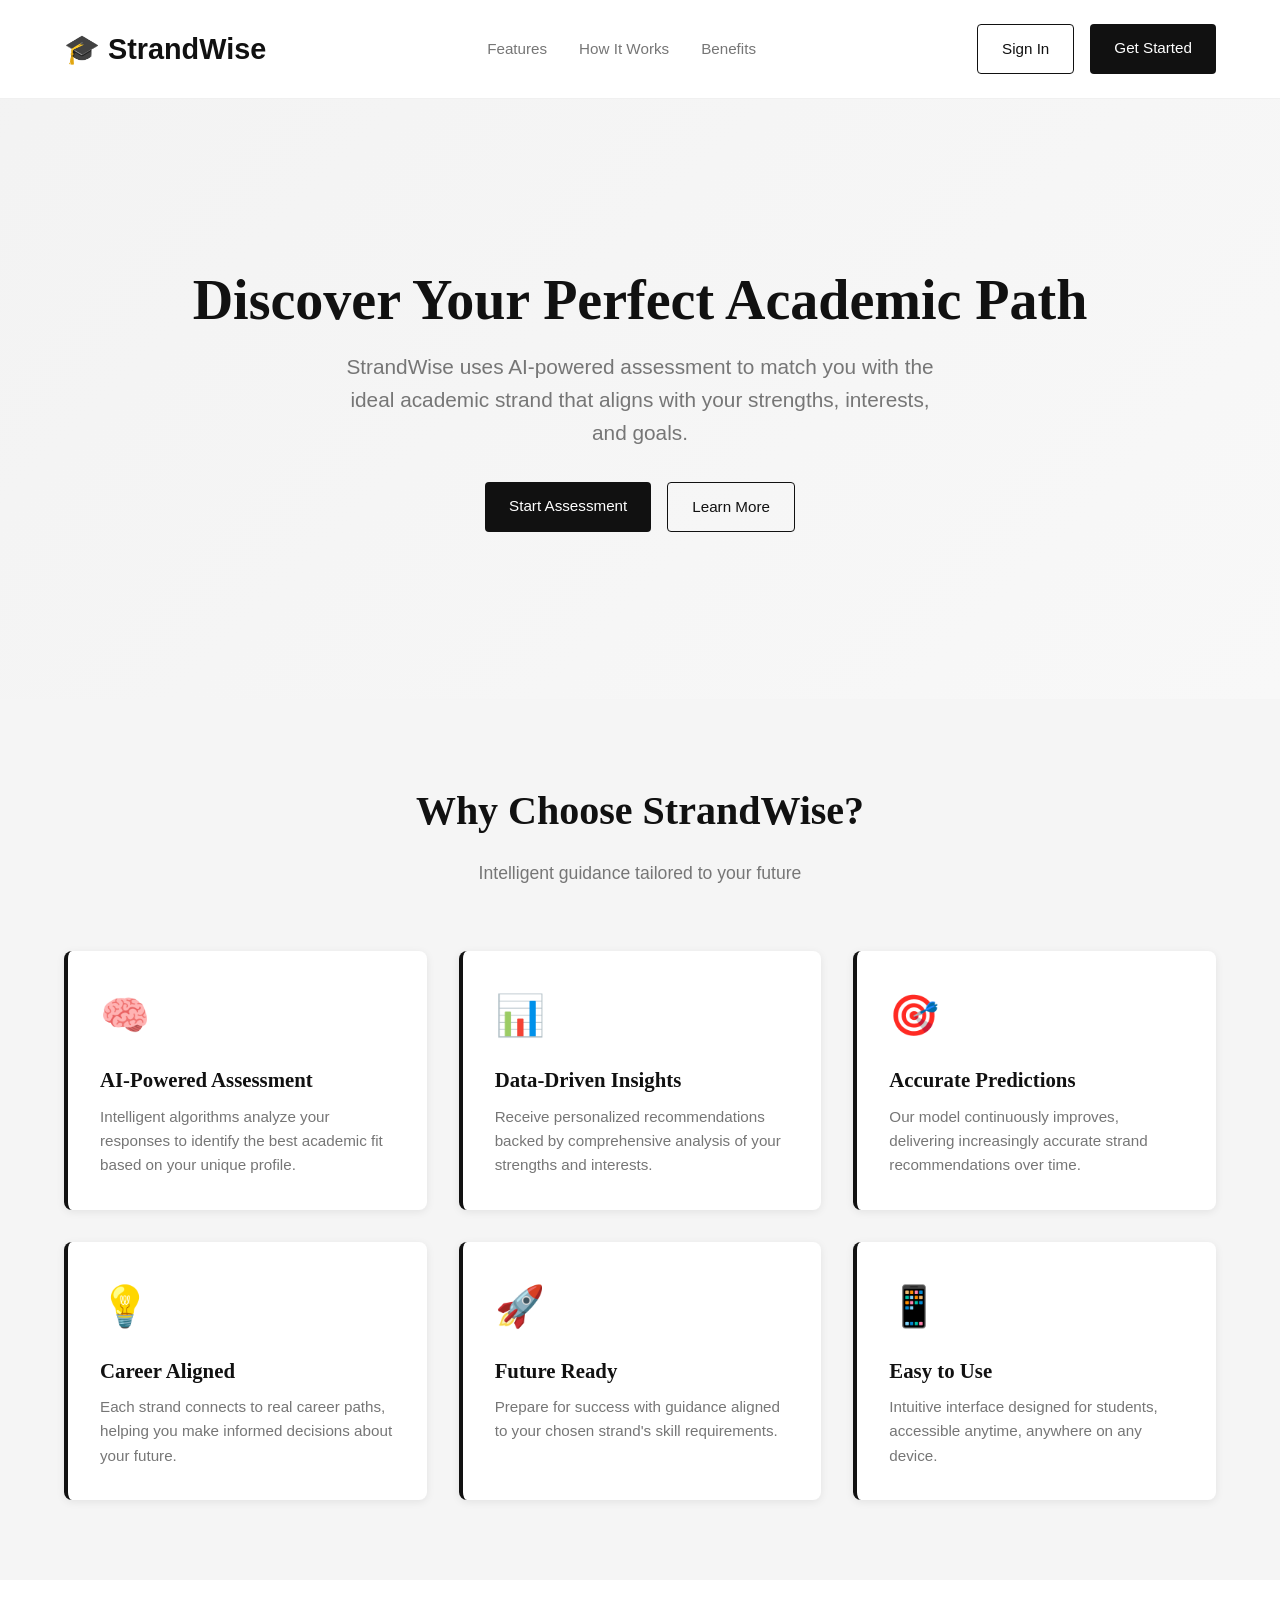
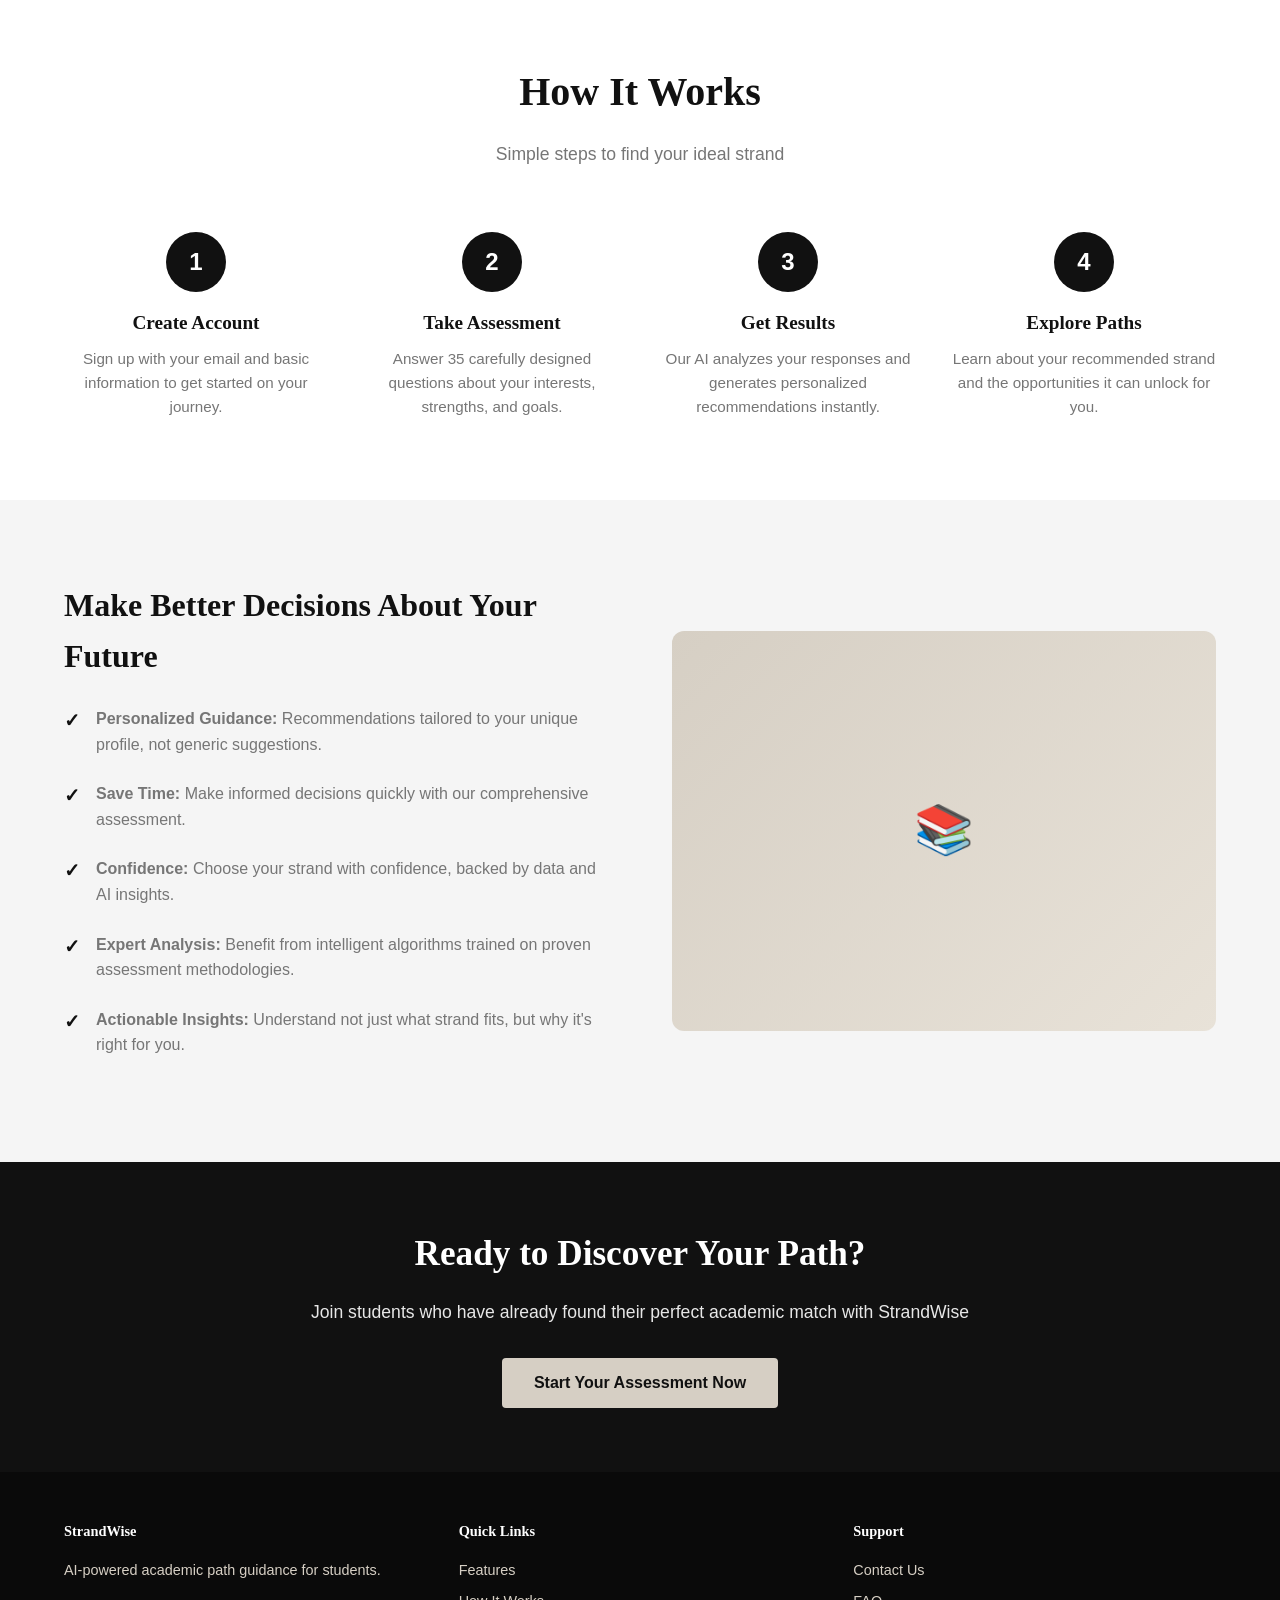
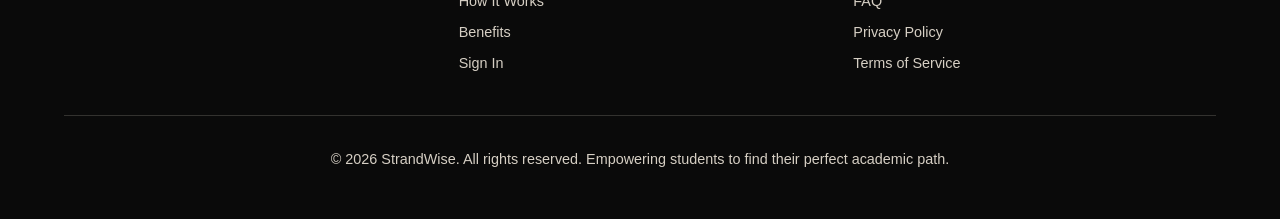
==== index.html @ e75f7247 "Add landing page - Create professional index.html landing page with hero, features, and CTA sections" ====
<!DOCTYPE html>
<html lang="en">

<head>
    <meta charset="UTF-8">
    <meta name="viewport" content="width=device-width, initial-scale=1.0">
    <title>StrandWise - Discover Your Perfect Academic Path</title>
    <style>
        * {
            margin: 0;
            padding: 0;
            box-sizing: border-box;
        }

        :root {
            --primary: #111111;
            --secondary: #767676;
            --accent: #d6cfc4;
            --light-gray: #f5f5f5;
            --white: #ffffff;
        }

        html {
            scroll-behavior: smooth;
        }

        body {
            font-family: 'Inter', -apple-system, BlinkMacSystemFont, 'Segoe UI', sans-serif;
            color: var(--primary);
            background-color: var(--white);
            line-height: 1.6;
        }

        /* Navigation */
        nav {
            display: flex;
            justify-content: space-between;
            align-items: center;
            padding: 1.5rem 5%;
            background-color: var(--white);
            position: sticky;
            top: 0;
            z-index: 100;
            border-bottom: 1px solid #f0f0f0;
        }

        .logo {
            font-size: 1.8rem;
            font-weight: 700;
            color: var(--primary);
            text-decoration: none;
            display: flex;
            align-items: center;
            gap: 0.5rem;
        }

        nav ul {
            display: flex;
            list-style: none;
            gap: 2rem;
        }

        nav a {
            color: var(--secondary);
            text-decoration: none;
            font-size: 0.95rem;
            transition: color 0.3s ease;
        }

        nav a:hover {
            color: var(--primary);
        }

        .nav-buttons {
            display: flex;
            gap: 1rem;
        }

        .btn-signin {
            padding: 0.75rem 1.5rem;
            border: 1px solid var(--primary);
            background-color: transparent;
            color: var(--primary);
            border-radius: 4px;
            cursor: pointer;
            font-size: 0.95rem;
            transition: all 0.3s ease;
            text-decoration: none;
            display: inline-block;
        }

        .btn-signin:hover {
            background-color: var(--primary);
            color: var(--white);
        }

        .btn-primary {
            padding: 0.75rem 1.5rem;
            background-color: var(--primary);
            color: var(--white);
            border: none;
            border-radius: 4px;
            cursor: pointer;
            font-size: 0.95rem;
            transition: all 0.3s ease;
            text-decoration: none;
            display: inline-block;
        }

        .btn-primary:hover {
            background-color: #333333;
            transform: translateY(-2px);
            box-shadow: 0 4px 12px rgba(0, 0, 0, 0.15);
        }

        /* Hero Section */
        .hero {
            padding: 6rem 5%;
            background: linear-gradient(135deg, rgba(17, 17, 17, 0.05) 0%, rgba(118, 118, 118, 0.05) 100%);
            text-align: center;
            min-height: 600px;
            display: flex;
            flex-direction: column;
            justify-content: center;
            align-items: center;
        }

        .hero h1 {
            font-family: 'Georgia', serif;
            font-size: 3.5rem;
            line-height: 1.2;
            margin-bottom: 1rem;
            color: var(--primary);
        }

        .hero p {
            font-size: 1.3rem;
            color: var(--secondary);
            margin-bottom: 2rem;
            max-width: 600px;
        }

        .hero-cta {
            display: flex;
            gap: 1rem;
            justify-content: center;
            flex-wrap: wrap;
        }

        /* Features Section */
        .features {
            padding: 5rem 5%;
            background-color: var(--light-gray);
        }

        .section-title {
            font-family: 'Georgia', serif;
            font-size: 2.5rem;
            text-align: center;
            margin-bottom: 1rem;
            color: var(--primary);
        }

        .section-subtitle {
            text-align: center;
            color: var(--secondary);
            margin-bottom: 4rem;
            font-size: 1.1rem;
        }

        .features-grid {
            display: grid;
            grid-template-columns: repeat(auto-fit, minmax(280px, 1fr));
            gap: 2rem;
            max-width: 1200px;
            margin: 0 auto;
        }

        .feature-card {
            background-color: var(--white);
            padding: 2rem;
            border-radius: 8px;
            border-left: 4px solid var(--primary);
            transition: all 0.3s ease;
            box-shadow: 0 2px 8px rgba(0, 0, 0, 0.08);
        }

        .feature-card:hover {
            transform: translateY(-4px);
            box-shadow: 0 8px 16px rgba(0, 0, 0, 0.12);
        }

        .feature-icon {
            font-size: 2.5rem;
            margin-bottom: 1rem;
        }

        .feature-card h3 {
            font-family: 'Georgia', serif;
            font-size: 1.3rem;
            margin-bottom: 0.5rem;
            color: var(--primary);
        }

        .feature-card p {
            color: var(--secondary);
            font-size: 0.95rem;
        }

        /* How It Works Section */
        .how-it-works {
            padding: 5rem 5%;
        }

        .steps-container {
            display: grid;
            grid-template-columns: repeat(auto-fit, minmax(250px, 1fr));
            gap: 2rem;
            max-width: 1200px;
            margin: 0 auto;
        }

        .step {
            display: flex;
            flex-direction: column;
            align-items: center;
            text-align: center;
        }

        .step-number {
            width: 60px;
            height: 60px;
            border-radius: 50%;
            background-color: var(--primary);
            color: var(--white);
            display: flex;
            align-items: center;
            justify-content: center;
            font-size: 1.5rem;
            font-weight: 700;
            margin-bottom: 1rem;
        }

        .step h3 {
            font-family: 'Georgia', serif;
            font-size: 1.2rem;
            margin-bottom: 0.5rem;
            color: var(--primary);
        }

        .step p {
            color: var(--secondary);
            font-size: 0.95rem;
        }

        /* Benefits Section */
        .benefits {
            padding: 5rem 5%;
            background-color: var(--light-gray);
        }

        .benefits-content {
            display: grid;
            grid-template-columns: 1fr 1fr;
            gap: 4rem;
            align-items: center;
            max-width: 1200px;
            margin: 0 auto;
        }

        .benefits-text h2 {
            font-family: 'Georgia', serif;
            font-size: 2rem;
            margin-bottom: 1.5rem;
            color: var(--primary);
        }

        .benefit-item {
            display: flex;
            gap: 1rem;
            margin-bottom: 1.5rem;
        }

        .benefit-check {
            color: var(--primary);
            font-weight: 700;
            font-size: 1.2rem;
            flex-shrink: 0;
        }

        .benefit-item p {
            color: var(--secondary);
        }

        .benefits-image {
            background: linear-gradient(135deg, #d6cfc4 0%, #e8e2d8 100%);
            height: 400px;
            border-radius: 12px;
            display: flex;
            align-items: center;
            justify-content: center;
            font-size: 3rem;
        }

        /* CTA Section */
        .cta {
            padding: 4rem 5%;
            background-color: var(--primary);
            color: var(--white);
            text-align: center;
        }

        .cta h2 {
            font-family: 'Georgia', serif;
            font-size: 2.2rem;
            margin-bottom: 1rem;
        }

        .cta p {
            font-size: 1.1rem;
            margin-bottom: 2rem;
            opacity: 0.9;
        }

        .btn-light {
            padding: 0.75rem 2rem;
            background-color: var(--accent);
            color: var(--primary);
            border: none;
            border-radius: 4px;
            cursor: pointer;
            font-size: 1rem;
            font-weight: 600;
            transition: all 0.3s ease;
            text-decoration: none;
            display: inline-block;
        }

        .btn-light:hover {
            background-color: var(--white);
            transform: translateY(-2px);
            box-shadow: 0 4px 12px rgba(0, 0, 0, 0.2);
        }

        /* Footer */
        footer {
            background-color: #0a0a0a;
            color: var(--accent);
            padding: 3rem 5%;
            text-align: center;
            font-size: 0.9rem;
        }

        .footer-content {
            max-width: 1200px;
            margin: 0 auto;
            display: grid;
            grid-template-columns: repeat(auto-fit, minmax(250px, 1fr));
            gap: 2rem;
            margin-bottom: 2rem;
            text-align: left;
        }

        .footer-section h4 {
            color: var(--white);
            margin-bottom: 1rem;
            font-family: 'Georgia', serif;
        }

        .footer-section ul {
            list-style: none;
        }

        .footer-section a {
            color: var(--accent);
            text-decoration: none;
            transition: color 0.3s ease;
            display: block;
            margin-bottom: 0.5rem;
        }

        .footer-section a:hover {
            color: var(--white);
        }

        .footer-bottom {
            border-top: 1px solid rgba(214, 207, 196, 0.2);
            padding-top: 2rem;
            text-align: center;
        }

        /* Responsive */
        @media (max-width: 768px) {
            nav ul {
                display: none;
            }

            .hero h1 {
                font-size: 2.5rem;
            }

            .hero p {
                font-size: 1.1rem;
            }

            .section-title {
                font-size: 2rem;
            }

            .benefits-content {
                grid-template-columns: 1fr;
            }

            .benefits-image {
                height: 250px;
            }

            .cta h2 {
                font-size: 1.8rem;
            }

            .hero-cta {
                flex-direction: column;
                align-items: center;
            }

            .btn-primary,
            .btn-signin {
                width: 100%;
                max-width: 300px;
            }
        }
    </style>
</head>

<body>
    <!-- Navigation -->
    <nav>
        <a href="index.html" class="logo">
            <span>🎓</span> StrandWise
        </a>
        <ul>
            <li><a href="#features">Features</a></li>
            <li><a href="#how-it-works">How It Works</a></li>
            <li><a href="#benefits">Benefits</a></li>
        </ul>
        <div class="nav-buttons">
            <a href="login.html" class="btn-signin">Sign In</a>
            <a href="login.html" class="btn-primary">Get Started</a>
        </div>
    </nav>

    <!-- Hero Section -->
    <section class="hero">
        <h1>Discover Your Perfect Academic Path</h1>
        <p>StrandWise uses AI-powered assessment to match you with the ideal academic strand that aligns with your
            strengths, interests, and goals.</p>
        <div class="hero-cta">
            <a href="login.html" class="btn-primary">Start Assessment</a>
            <a href="#features" class="btn-signin">Learn More</a>
        </div>
    </section>

    <!-- Features Section -->
    <section class="features" id="features">
        <h2 class="section-title">Why Choose StrandWise?</h2>
        <p class="section-subtitle">Intelligent guidance tailored to your future</p>
        <div class="features-grid">
            <div class="feature-card">
                <div class="feature-icon">🧠</div>
                <h3>AI-Powered Assessment</h3>
                <p>Intelligent algorithms analyze your responses to identify the best academic fit based on your unique
                    profile.</p>
            </div>
            <div class="feature-card">
                <div class="feature-icon">📊</div>
                <h3>Data-Driven Insights</h3>
                <p>Receive personalized recommendations backed by comprehensive analysis of your strengths and
                    interests.</p>
            </div>
            <div class="feature-card">
                <div class="feature-icon">🎯</div>
                <h3>Accurate Predictions</h3>
                <p>Our model continuously improves, delivering increasingly accurate strand recommendations over time.
                </p>
            </div>
            <div class="feature-card">
                <div class="feature-icon">💡</div>
                <h3>Career Aligned</h3>
                <p>Each strand connects to real career paths, helping you make informed decisions about your future.</p>
            </div>
            <div class="feature-card">
                <div class="feature-icon">🚀</div>
                <h3>Future Ready</h3>
                <p>Prepare for success with guidance aligned to your chosen strand's skill requirements.</p>
            </div>
            <div class="feature-card">
                <div class="feature-icon">📱</div>
                <h3>Easy to Use</h3>
                <p>Intuitive interface designed for students, accessible anytime, anywhere on any device.</p>
            </div>
        </div>
    </section>

    <!-- How It Works Section -->
    <section class="how-it-works" id="how-it-works">
        <h2 class="section-title">How It Works</h2>
        <p class="section-subtitle">Simple steps to find your ideal strand</p>
        <div class="steps-container">
            <div class="step">
                <div class="step-number">1</div>
                <h3>Create Account</h3>
                <p>Sign up with your email and basic information to get started on your journey.</p>
            </div>
            <div class="step">
                <div class="step-number">2</div>
                <h3>Take Assessment</h3>
                <p>Answer 35 carefully designed questions about your interests, strengths, and goals.</p>
            </div>
            <div class="step">
                <div class="step-number">3</div>
                <h3>Get Results</h3>
                <p>Our AI analyzes your responses and generates personalized recommendations instantly.</p>
            </div>
            <div class="step">
                <div class="step-number">4</div>
                <h3>Explore Paths</h3>
                <p>Learn about your recommended strand and the opportunities it can unlock for you.</p>
            </div>
        </div>
    </section>

    <!-- Benefits Section -->
    <section class="benefits" id="benefits">
        <div class="benefits-content">
            <div class="benefits-text">
                <h2>Make Better Decisions About Your Future</h2>
                <div class="benefit-item">
                    <div class="benefit-check">✓</div>
                    <p><strong>Personalized Guidance:</strong> Recommendations tailored to your unique profile, not
                        generic suggestions.</p>
                </div>
                <div class="benefit-item">
                    <div class="benefit-check">✓</div>
                    <p><strong>Save Time:</strong> Make informed decisions quickly with our comprehensive assessment.
                    </p>
                </div>
                <div class="benefit-item">
                    <div class="benefit-check">✓</div>
                    <p><strong>Confidence:</strong> Choose your strand with confidence, backed by data and AI insights.
                    </p>
                </div>
                <div class="benefit-item">
                    <div class="benefit-check">✓</div>
                    <p><strong>Expert Analysis:</strong> Benefit from intelligent algorithms trained on proven
                        assessment methodologies.</p>
                </div>
                <div class="benefit-item">
                    <div class="benefit-check">✓</div>
                    <p><strong>Actionable Insights:</strong> Understand not just what strand fits, but why it's right
                        for you.</p>
                </div>
            </div>
            <div class="benefits-image">
                📚
            </div>
        </div>
    </section>

    <!-- CTA Section -->
    <section class="cta">
        <h2>Ready to Discover Your Path?</h2>
        <p>Join students who have already found their perfect academic match with StrandWise</p>
        <a href="login.html" class="btn-light">Start Your Assessment Now</a>
    </section>

    <!-- Footer -->
    <footer>
        <div class="footer-content">
            <div class="footer-section">
                <h4>StrandWise</h4>
                <p>AI-powered academic path guidance for students.</p>
            </div>
            <div class="footer-section">
                <h4>Quick Links</h4>
                <ul>
                    <li><a href="#features">Features</a></li>
                    <li><a href="#how-it-works">How It Works</a></li>
                    <li><a href="#benefits">Benefits</a></li>
                    <li><a href="login.html">Sign In</a></li>
                </ul>
            </div>
            <div class="footer-section">
                <h4>Support</h4>
                <ul>
                    <li><a href="#">Contact Us</a></li>
                    <li><a href="#">FAQ</a></li>
                    <li><a href="#">Privacy Policy</a></li>
                    <li><a href="#">Terms of Service</a></li>
                </ul>
            </div>
        </div>
        <div class="footer-bottom">
            <p>&copy; 2026 StrandWise. All rights reserved. Empowering students to find their perfect academic path.</p>
        </div>
    </footer>
</body>

</html>
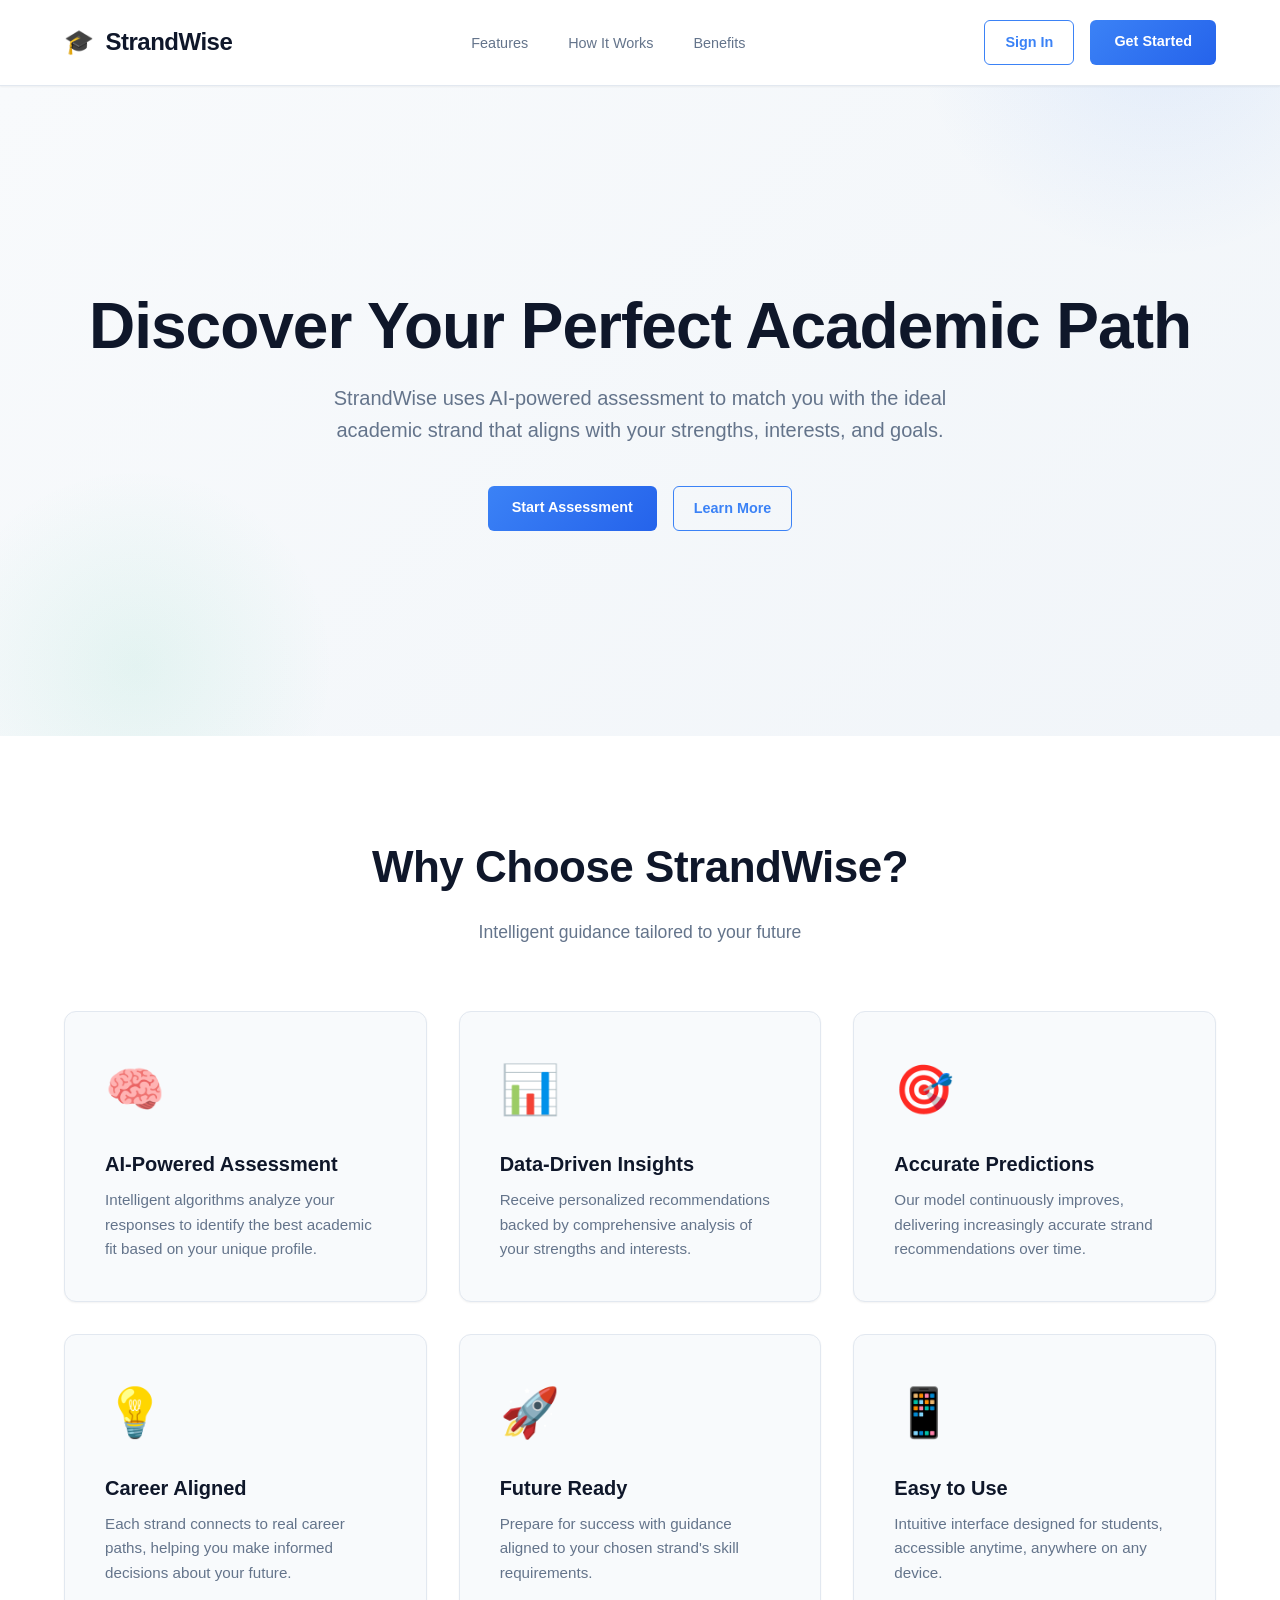
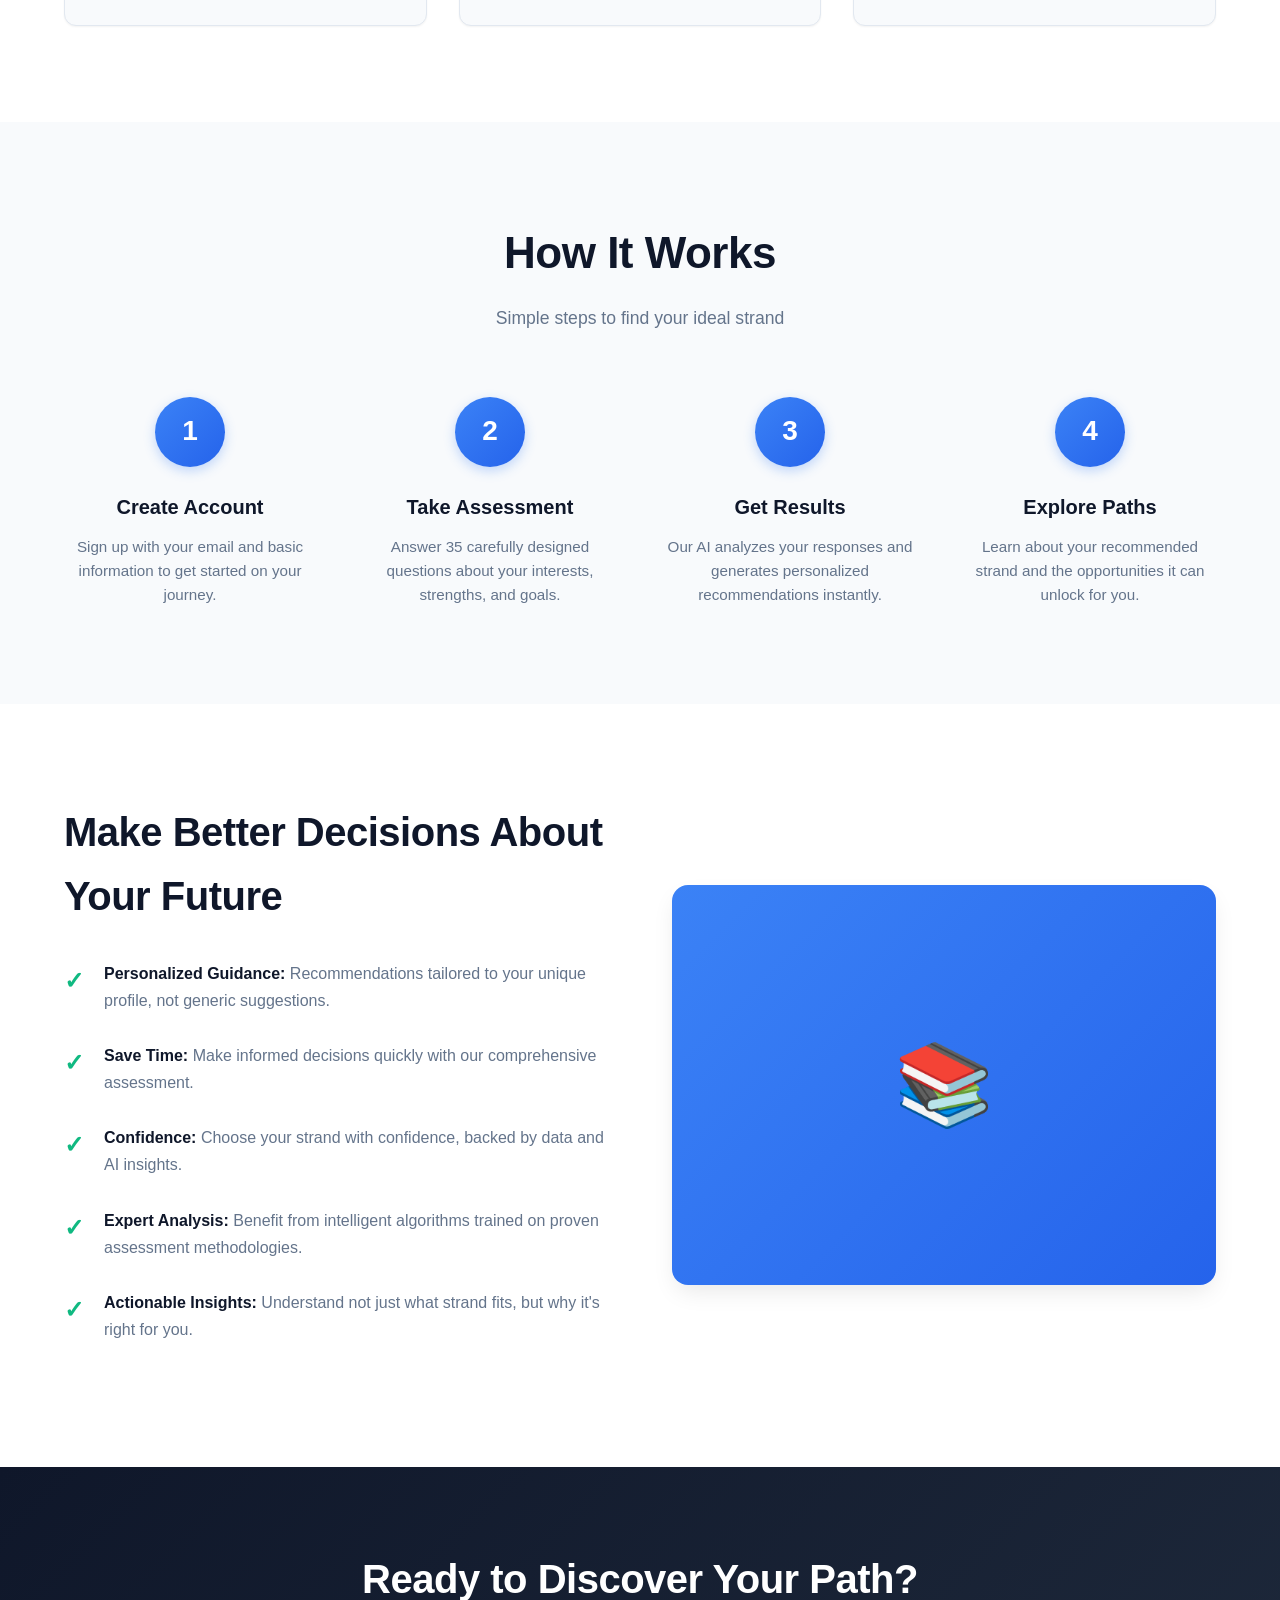
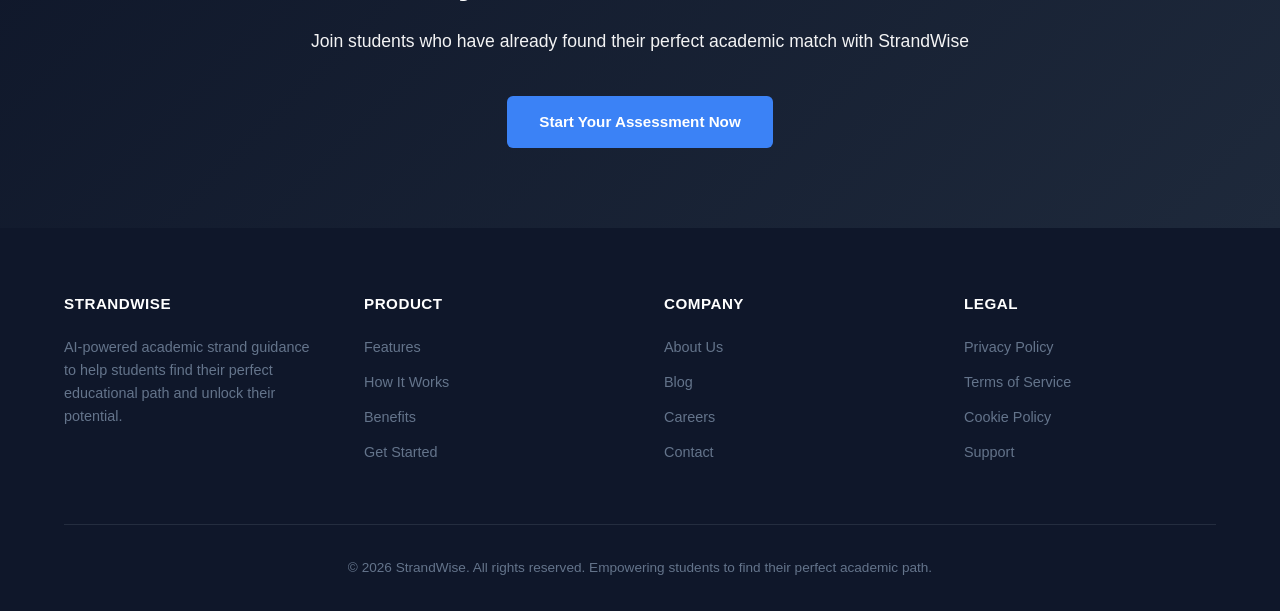
==== commit d922c077: "Redesign landing page with modern, professional styling - Update color scheme: modern blue (#3B82F6)" ====
--- a/index.html
+++ b/index.html
@@ -13,11 +13,18 @@
         }
 
         :root {
-            --primary: #111111;
-            --secondary: #767676;
-            --accent: #d6cfc4;
-            --light-gray: #f5f5f5;
-            --white: #ffffff;
+            --primary: #0F172A;
+            --primary-light: #1E293B;
+            --secondary: #64748B;
+            --accent: #3B82F6;
+            --accent-dark: #2563EB;
+            --success: #10B981;
+            --light-bg: #F8FAFC;
+            --border: #E2E8F0;
+            --white: #FFFFFF;
+            --shadow-sm: 0 1px 2px 0 rgba(0, 0, 0, 0.05);
+            --shadow-md: 0 4px 6px -1px rgba(0, 0, 0, 0.1);
+            --shadow-lg: 0 10px 25px -5px rgba(0, 0, 0, 0.1);
         }
 
         html {
@@ -25,7 +32,7 @@
         }
 
         body {
-            font-family: 'Inter', -apple-system, BlinkMacSystemFont, 'Segoe UI', sans-serif;
+            font-family: -apple-system, BlinkMacSystemFont, 'Segoe UI', 'Roboto', 'Helvetica Neue', sans-serif;
             color: var(--primary);
             background-color: var(--white);
             line-height: 1.6;
@@ -36,39 +43,42 @@
             display: flex;
             justify-content: space-between;
             align-items: center;
-            padding: 1.5rem 5%;
+            padding: 1.25rem 5%;
             background-color: var(--white);
             position: sticky;
             top: 0;
             z-index: 100;
-            border-bottom: 1px solid #f0f0f0;
+            border-bottom: 1px solid var(--border);
+            box-shadow: var(--shadow-sm);
         }
 
         .logo {
-            font-size: 1.8rem;
-            font-weight: 700;
+            font-size: 1.5rem;
+            font-weight: 800;
             color: var(--primary);
             text-decoration: none;
             display: flex;
             align-items: center;
-            gap: 0.5rem;
+            gap: 0.75rem;
+            letter-spacing: -0.5px;
         }
 
         nav ul {
             display: flex;
             list-style: none;
-            gap: 2rem;
+            gap: 2.5rem;
         }
 
         nav a {
             color: var(--secondary);
             text-decoration: none;
-            font-size: 0.95rem;
+            font-size: 0.9rem;
+            font-weight: 500;
             transition: color 0.3s ease;
         }
 
         nav a:hover {
-            color: var(--primary);
+            color: var(--accent);
         }
 
         .nav-buttons {
@@ -77,67 +87,102 @@
         }
 
         .btn-signin {
-            padding: 0.75rem 1.5rem;
-            border: 1px solid var(--primary);
+            padding: 0.625rem 1.25rem;
+            border: 1.5px solid var(--accent);
             background-color: transparent;
-            color: var(--primary);
-            border-radius: 4px;
+            color: var(--accent);
+            border-radius: 6px;
             cursor: pointer;
-            font-size: 0.95rem;
+            font-size: 0.9rem;
+            font-weight: 600;
             transition: all 0.3s ease;
             text-decoration: none;
             display: inline-block;
         }
 
         .btn-signin:hover {
-            background-color: var(--primary);
+            background-color: var(--accent);
             color: var(--white);
+            transform: translateY(-1px);
+            box-shadow: 0 4px 12px rgba(59, 130, 246, 0.3);
         }
 
         .btn-primary {
-            padding: 0.75rem 1.5rem;
-            background-color: var(--primary);
+            padding: 0.625rem 1.5rem;
+            background: linear-gradient(135deg, var(--accent) 0%, var(--accent-dark) 100%);
             color: var(--white);
             border: none;
-            border-radius: 4px;
+            border-radius: 6px;
             cursor: pointer;
-            font-size: 0.95rem;
+            font-size: 0.9rem;
+            font-weight: 600;
             transition: all 0.3s ease;
             text-decoration: none;
             display: inline-block;
         }
 
         .btn-primary:hover {
-            background-color: #333333;
             transform: translateY(-2px);
-            box-shadow: 0 4px 12px rgba(0, 0, 0, 0.15);
+            box-shadow: 0 8px 16px rgba(59, 130, 246, 0.4);
         }
 
         /* Hero Section */
         .hero {
-            padding: 6rem 5%;
-            background: linear-gradient(135deg, rgba(17, 17, 17, 0.05) 0%, rgba(118, 118, 118, 0.05) 100%);
+            padding: 8rem 5%;
+            background: linear-gradient(135deg, #F8FAFC 0%, #F1F5F9 100%);
             text-align: center;
-            min-height: 600px;
+            min-height: 650px;
             display: flex;
             flex-direction: column;
             justify-content: center;
             align-items: center;
+            position: relative;
+            overflow: hidden;
+        }
+
+        .hero::before {
+            content: '';
+            position: absolute;
+            top: -50%;
+            right: -10%;
+            width: 500px;
+            height: 500px;
+            background: radial-gradient(circle, rgba(59, 130, 246, 0.1) 0%, transparent 70%);
+            border-radius: 50%;
+            pointer-events: none;
+        }
+
+        .hero::after {
+            content: '';
+            position: absolute;
+            bottom: -20%;
+            left: -5%;
+            width: 400px;
+            height: 400px;
+            background: radial-gradient(circle, rgba(16, 185, 129, 0.08) 0%, transparent 70%);
+            border-radius: 50%;
+            pointer-events: none;
         }
 
         .hero h1 {
-            font-family: 'Georgia', serif;
-            font-size: 3.5rem;
-            line-height: 1.2;
-            margin-bottom: 1rem;
+            font-size: 4rem;
+            font-weight: 800;
+            line-height: 1.1;
+            margin-bottom: 1.25rem;
             color: var(--primary);
+            letter-spacing: -1px;
+            position: relative;
+            z-index: 1;
         }
 
         .hero p {
-            font-size: 1.3rem;
-            color: var(--secondary);
-            margin-bottom: 2rem;
-            max-width: 600px;
+            font-size: 1.25rem;
+            color: var(--secondary);
+            margin-bottom: 2.5rem;
+            max-width: 700px;
+            position: relative;
+            z-index: 1;
+            font-weight: 500;
         }
 
         .hero-cta {
@@ -145,20 +190,23 @@
             gap: 1rem;
             justify-content: center;
             flex-wrap: wrap;
+            position: relative;
+            z-index: 1;
         }
 
         /* Features Section */
         .features {
-            padding: 5rem 5%;
-            background-color: var(--light-gray);
+            padding: 6rem 5%;
+            background-color: var(--white);
         }
 
         .section-title {
-            font-family: 'Georgia', serif;
-            font-size: 2.5rem;
+            font-size: 2.75rem;
+            font-weight: 800;
             text-align: center;
             margin-bottom: 1rem;
             color: var(--primary);
+            letter-spacing: -0.5px;
         }
 
         .section-subtitle {
@@ -166,57 +214,63 @@
             color: var(--secondary);
             margin-bottom: 4rem;
             font-size: 1.1rem;
+            font-weight: 500;
         }
 
         .features-grid {
             display: grid;
-            grid-template-columns: repeat(auto-fit, minmax(280px, 1fr));
+            grid-template-columns: repeat(auto-fit, minmax(300px, 1fr));
             gap: 2rem;
-            max-width: 1200px;
+            max-width: 1300px;
             margin: 0 auto;
         }
 
         .feature-card {
-            background-color: var(--white);
-            padding: 2rem;
-            border-radius: 8px;
-            border-left: 4px solid var(--primary);
-            transition: all 0.3s ease;
-            box-shadow: 0 2px 8px rgba(0, 0, 0, 0.08);
+            background-color: var(--light-bg);
+            padding: 2.5rem;
+            border-radius: 12px;
+            border: 1px solid var(--border);
+            transition: all 0.3s cubic-bezier(0.4, 0, 0.2, 1);
+            box-shadow: var(--shadow-sm);
+            position: relative;
         }
 
         .feature-card:hover {
-            transform: translateY(-4px);
-            box-shadow: 0 8px 16px rgba(0, 0, 0, 0.12);
+            transform: translateY(-8px);
+            box-shadow: var(--shadow-lg);
+            border-color: var(--accent);
         }
 
         .feature-icon {
-            font-size: 2.5rem;
-            margin-bottom: 1rem;
+            font-size: 3rem;
+            margin-bottom: 1.25rem;
+            display: block;
         }
 
         .feature-card h3 {
-            font-family: 'Georgia', serif;
-            font-size: 1.3rem;
+            font-size: 1.25rem;
             margin-bottom: 0.5rem;
             color: var(--primary);
+            font-weight: 700;
         }
 
         .feature-card p {
             color: var(--secondary);
             font-size: 0.95rem;
+            line-height: 1.6;
         }
 
         /* How It Works Section */
         .how-it-works {
-            padding: 5rem 5%;
+            padding: 6rem 5%;
+            background-color: var(--light-bg);
         }
 
         .steps-container {
             display: grid;
             grid-template-columns: repeat(auto-fit, minmax(250px, 1fr));
-            gap: 2rem;
-            max-width: 1200px;
+            gap: 3rem;
+            max-width: 1300px;
             margin: 0 auto;
         }
 
@@ -228,35 +282,37 @@
         }
 
         .step-number {
-            width: 60px;
-            height: 60px;
+            width: 70px;
+            height: 70px;
             border-radius: 50%;
-            background-color: var(--primary);
+            background: linear-gradient(135deg, var(--accent) 0%, var(--accent-dark) 100%);
             color: var(--white);
             display: flex;
             align-items: center;
             justify-content: center;
-            font-size: 1.5rem;
+            font-size: 1.75rem;
+            font-weight: 800;
+            margin-bottom: 1.5rem;
+            box-shadow: 0 4px 12px rgba(59, 130, 246, 0.3);
+        }
+
+        .step h3 {
+            font-size: 1.25rem;
+            margin-bottom: 0.75rem;
+            color: var(--primary);
             font-weight: 700;
-            margin-bottom: 1rem;
-        }
-
-        .step h3 {
-            font-family: 'Georgia', serif;
-            font-size: 1.2rem;
-            margin-bottom: 0.5rem;
-            color: var(--primary);
         }
 
         .step p {
             color: var(--secondary);
             font-size: 0.95rem;
+            line-height: 1.6;
         }
 
         /* Benefits Section */
         .benefits {
-            padding: 5rem 5%;
-            background-color: var(--light-gray);
+            padding: 6rem 5%;
+            background-color: var(--white);
         }
 
         .benefits-content {
@@ -264,72 +320,82 @@
             grid-template-columns: 1fr 1fr;
             gap: 4rem;
             align-items: center;
-            max-width: 1200px;
+            max-width: 1300px;
             margin: 0 auto;
         }
 
         .benefits-text h2 {
-            font-family: 'Georgia', serif;
-            font-size: 2rem;
-            margin-bottom: 1.5rem;
+            font-size: 2.5rem;
+            font-weight: 800;
+            margin-bottom: 2rem;
             color: var(--primary);
+            letter-spacing: -0.5px;
         }
 
         .benefit-item {
             display: flex;
-            gap: 1rem;
-            margin-bottom: 1.5rem;
+            gap: 1.25rem;
+            margin-bottom: 1.75rem;
         }
 
         .benefit-check {
+            color: var(--success);
+            font-weight: 700;
+            font-size: 1.5rem;
+            flex-shrink: 0;
+            margin-top: 2px;
+        }
+
+        .benefit-item p {
+            color: var(--secondary);
+            line-height: 1.7;
+        }
+
+        .benefit-item strong {
             color: var(--primary);
-            font-weight: 700;
-            font-size: 1.2rem;
-            flex-shrink: 0;
-        }
-
-        .benefit-item p {
-            color: var(--secondary);
         }
 
         .benefits-image {
-            background: linear-gradient(135deg, #d6cfc4 0%, #e8e2d8 100%);
+            background: linear-gradient(135deg, var(--accent) 0%, var(--accent-dark) 100%);
             height: 400px;
-            border-radius: 12px;
+            border-radius: 16px;
             display: flex;
             align-items: center;
             justify-content: center;
-            font-size: 3rem;
+            font-size: 5rem;
+            box-shadow: var(--shadow-lg);
         }
 
         /* CTA Section */
         .cta {
-            padding: 4rem 5%;
-            background-color: var(--primary);
+            padding: 5rem 5%;
+            background: linear-gradient(135deg, var(--primary) 0%, var(--primary-light) 100%);
             color: var(--white);
             text-align: center;
         }
 
         .cta h2 {
-            font-family: 'Georgia', serif;
-            font-size: 2.2rem;
+            font-size: 2.5rem;
+            font-weight: 800;
             margin-bottom: 1rem;
+            letter-spacing: -0.5px;
         }
 
         .cta p {
             font-size: 1.1rem;
-            margin-bottom: 2rem;
-            opacity: 0.9;
+            margin-bottom: 2.5rem;
+            opacity: 0.95;
+            font-weight: 500;
         }
 
         .btn-light {
-            padding: 0.75rem 2rem;
+            padding: 0.875rem 2rem;
             background-color: var(--accent);
-            color: var(--primary);
+            color: var(--white);
             border: none;
-            border-radius: 4px;
+            border-radius: 6px;
             cursor: pointer;
-            font-size: 1rem;
+            font-size: 0.95rem;
             font-weight: 600;
             transition: all 0.3s ease;
             text-decoration: none;
@@ -337,34 +403,42 @@
         }
 
         .btn-light:hover {
-            background-color: var(--white);
+            background-color: var(--accent-dark);
             transform: translateY(-2px);
-            box-shadow: 0 4px 12px rgba(0, 0, 0, 0.2);
+            box-shadow: 0 10px 20px rgba(0, 0, 0, 0.2);
         }
 
         /* Footer */
         footer {
-            background-color: #0a0a0a;
-            color: var(--accent);
-            padding: 3rem 5%;
-            text-align: center;
+            background-color: var(--primary);
+            color: var(--secondary);
+            padding: 4rem 5% 2rem;
             font-size: 0.9rem;
         }
 
         .footer-content {
-            max-width: 1200px;
+            max-width: 1300px;
             margin: 0 auto;
             display: grid;
             grid-template-columns: repeat(auto-fit, minmax(250px, 1fr));
-            gap: 2rem;
-            margin-bottom: 2rem;
+            gap: 3rem;
+            margin-bottom: 3rem;
             text-align: left;
         }
 
         .footer-section h4 {
             color: var(--white);
-            margin-bottom: 1rem;
-            font-family: 'Georgia', serif;
+            margin-bottom: 1.25rem;
+            font-size: 0.95rem;
+            font-weight: 700;
+            text-transform: uppercase;
+            letter-spacing: 0.5px;
+        }
+
+        .footer-section p {
+            color: var(--secondary);
+            font-size: 0.9rem;
+            line-height: 1.6;
         }
 
         .footer-section ul {
@@ -372,35 +446,48 @@
         }
 
         .footer-section a {
+            color: var(--secondary);
+            text-decoration: none;
+            transition: all 0.3s ease;
+            display: block;
+            margin-bottom: 0.75rem;
+            font-size: 0.9rem;
+        }
+
+        .footer-section a:hover {
             color: var(--accent);
-            text-decoration: none;
-            transition: color 0.3s ease;
-            display: block;
-            margin-bottom: 0.5rem;
-        }
-
-        .footer-section a:hover {
-            color: var(--white);
+            padding-left: 0.5rem;
         }
 
         .footer-bottom {
-            border-top: 1px solid rgba(214, 207, 196, 0.2);
+            border-top: 1px solid rgba(226, 232, 240, 0.1);
             padding-top: 2rem;
             text-align: center;
+            color: var(--secondary);
+            font-size: 0.85rem;
         }
 
         /* Responsive */
         @media (max-width: 768px) {
+            nav {
+                padding: 1rem 5%;
+            }
+
             nav ul {
                 display: none;
             }
 
+            .hero {
+                padding: 4rem 5%;
+                min-height: 500px;
+            }
+
             .hero h1 {
                 font-size: 2.5rem;
             }
 
             .hero p {
-                font-size: 1.1rem;
+                font-size: 1rem;
             }
 
             .section-title {
@@ -412,7 +499,7 @@
             }
 
             .benefits-image {
-                height: 250px;
+                height: 300px;
             }
 
             .cta h2 {
@@ -428,6 +515,14 @@
             .btn-signin {
                 width: 100%;
                 max-width: 300px;
+            }
+
+            .features-grid {
+                grid-template-columns: 1fr;
+            }
+
+            .footer-content {
+                gap: 2rem;
             }
         }
     </style>
@@ -579,24 +674,33 @@
         <div class="footer-content">
             <div class="footer-section">
                 <h4>StrandWise</h4>
-                <p>AI-powered academic path guidance for students.</p>
+                <p>AI-powered academic strand guidance to help students find their perfect educational path and unlock their potential.</p>
             </div>
             <div class="footer-section">
-                <h4>Quick Links</h4>
+                <h4>Product</h4>
                 <ul>
                     <li><a href="#features">Features</a></li>
                     <li><a href="#how-it-works">How It Works</a></li>
                     <li><a href="#benefits">Benefits</a></li>
-                    <li><a href="login.html">Sign In</a></li>
+                    <li><a href="login.html">Get Started</a></li>
                 </ul>
             </div>
             <div class="footer-section">
-                <h4>Support</h4>
+                <h4>Company</h4>
                 <ul>
-                    <li><a href="#">Contact Us</a></li>
-                    <li><a href="#">FAQ</a></li>
+                    <li><a href="#">About Us</a></li>
+                    <li><a href="#">Blog</a></li>
+                    <li><a href="#">Careers</a></li>
+                    <li><a href="#">Contact</a></li>
+                </ul>
+            </div>
+            <div class="footer-section">
+                <h4>Legal</h4>
+                <ul>
                     <li><a href="#">Privacy Policy</a></li>
                     <li><a href="#">Terms of Service</a></li>
+                    <li><a href="#">Cookie Policy</a></li>
+                    <li><a href="#">Support</a></li>
                 </ul>
             </div>
         </div>
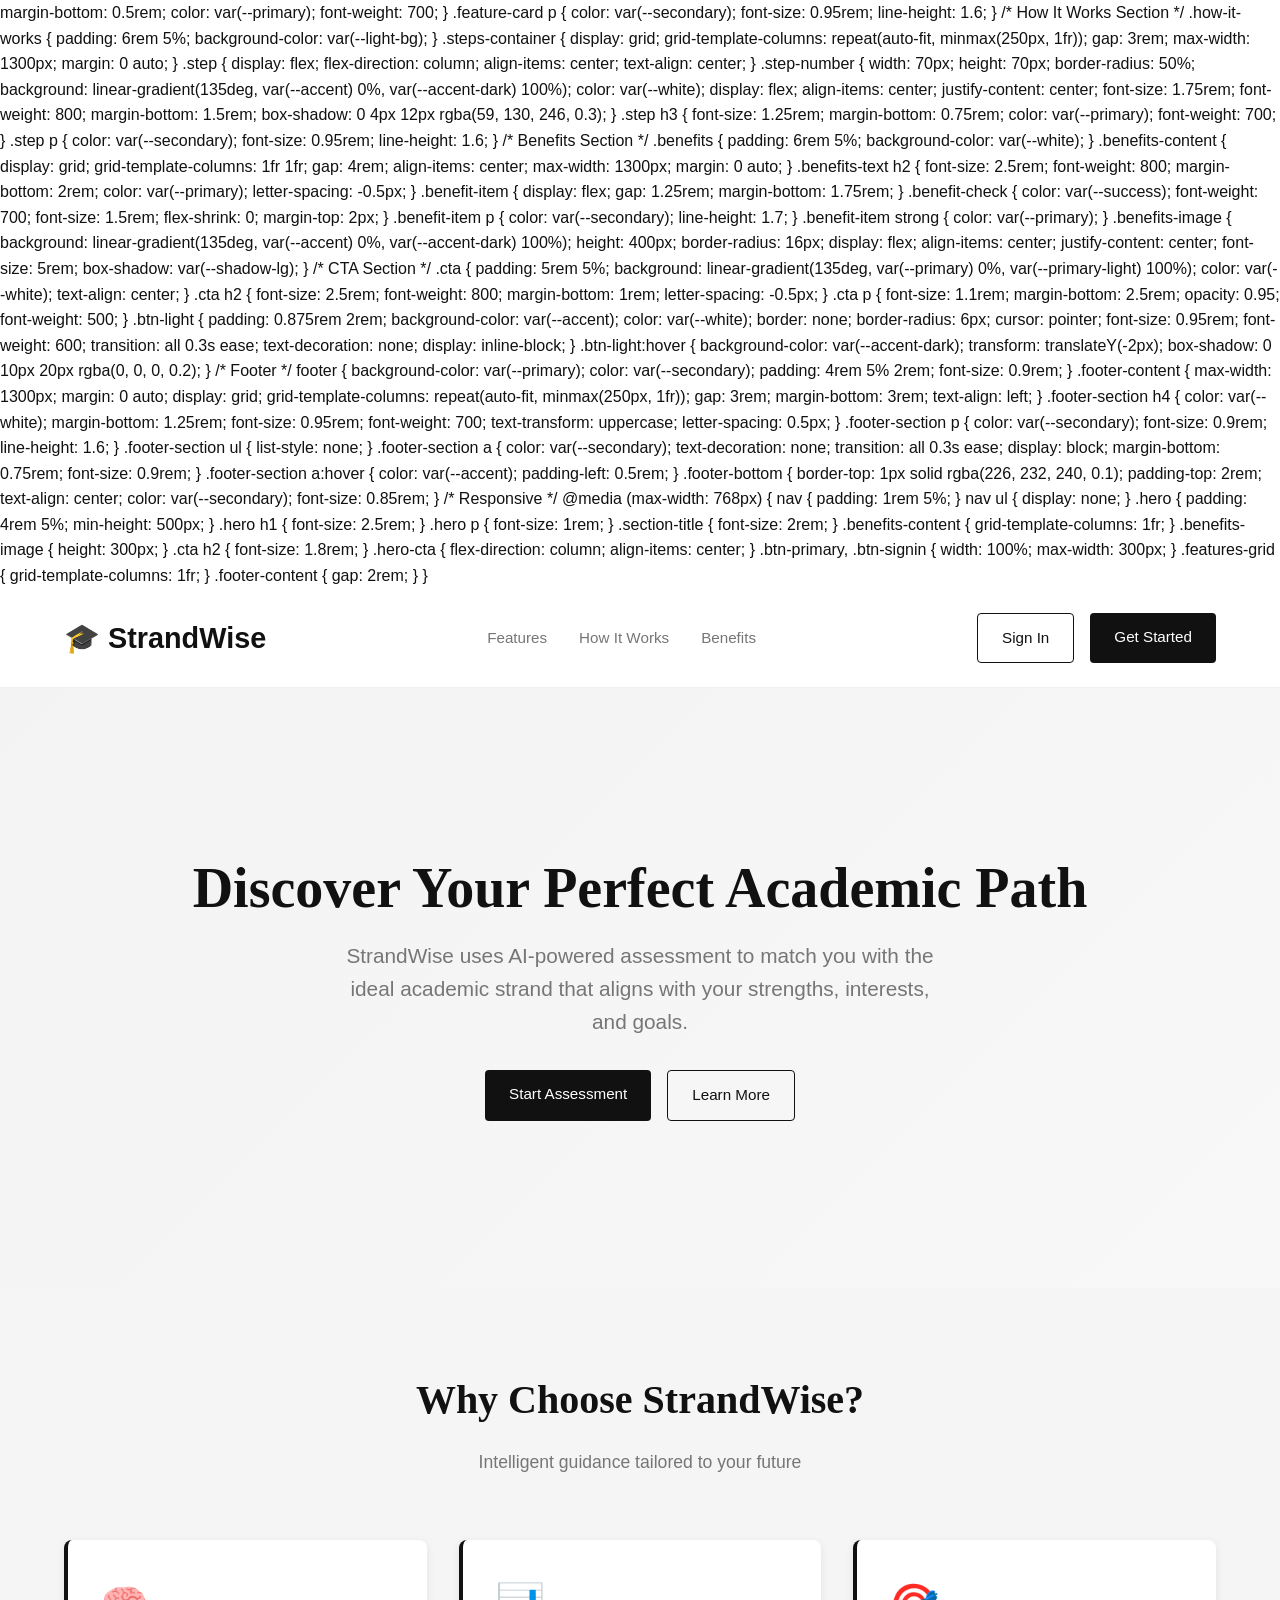
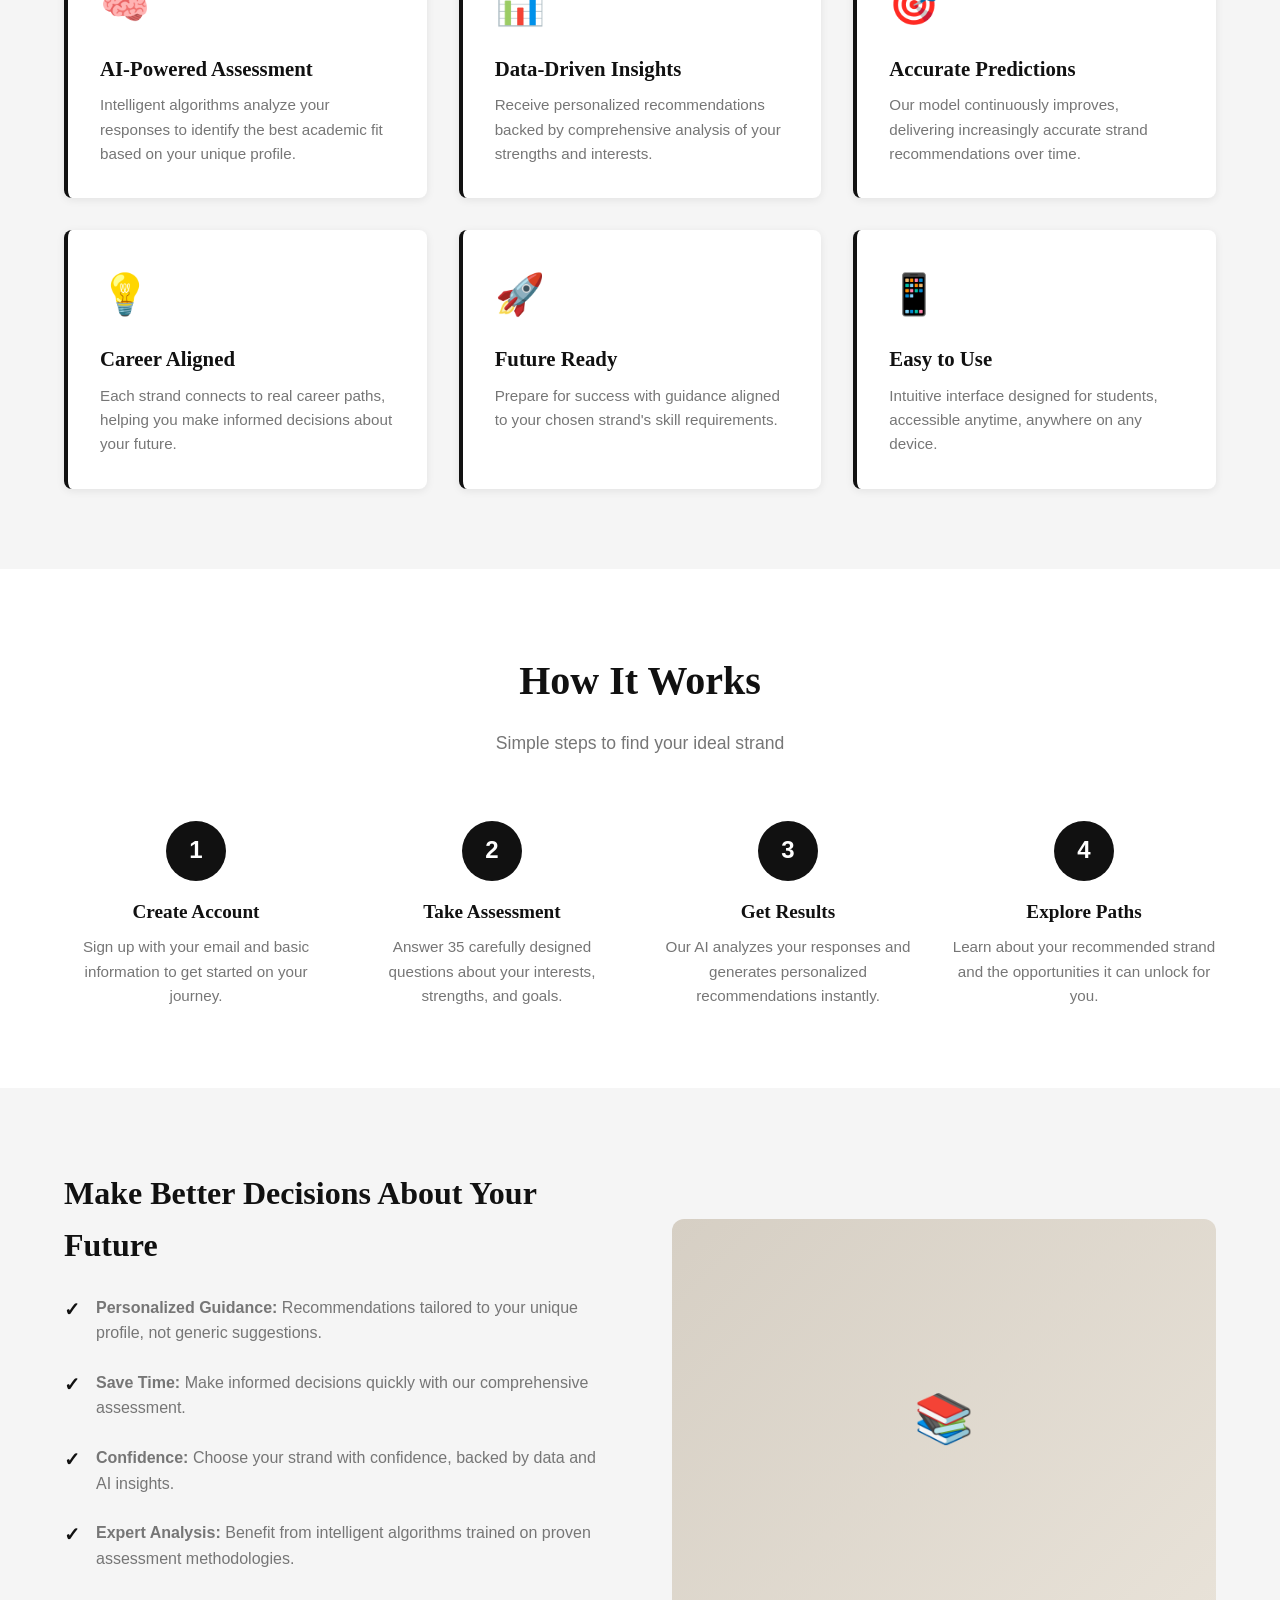
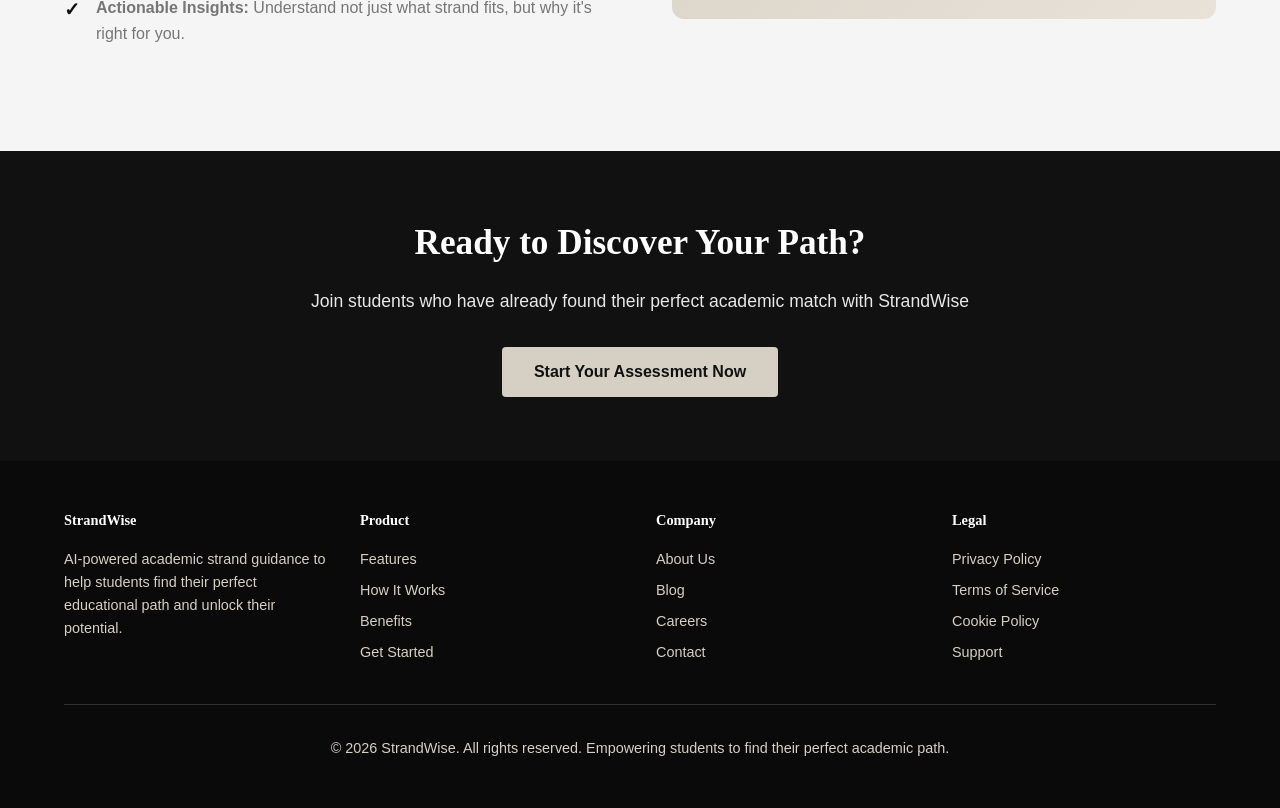
==== commit 6a9d1bfe: "Revert to original design - black/cream monochrome theme" ====
--- a/index.html
+++ b/index.html
@@ -13,18 +13,11 @@
         }
 
         :root {
-            --primary: #0F172A;
-            --primary-light: #1E293B;
-            --secondary: #64748B;
-            --accent: #3B82F6;
-            --accent-dark: #2563EB;
-            --success: #10B981;
-            --light-bg: #F8FAFC;
-            --border: #E2E8F0;
-            --white: #FFFFFF;
-            --shadow-sm: 0 1px 2px 0 rgba(0, 0, 0, 0.05);
-            --shadow-md: 0 4px 6px -1px rgba(0, 0, 0, 0.1);
-            --shadow-lg: 0 10px 25px -5px rgba(0, 0, 0, 0.1);
+            --primary: #111111;
+            --secondary: #767676;
+            --accent: #d6cfc4;
+            --light-gray: #f5f5f5;
+            --white: #ffffff;
         }
 
         html {
@@ -32,7 +25,7 @@
         }
 
         body {
-            font-family: -apple-system, BlinkMacSystemFont, 'Segoe UI', 'Roboto', 'Helvetica Neue', sans-serif;
+            font-family: 'Inter', -apple-system, BlinkMacSystemFont, 'Segoe UI', sans-serif;
             color: var(--primary);
             background-color: var(--white);
             line-height: 1.6;
@@ -43,42 +36,39 @@
             display: flex;
             justify-content: space-between;
             align-items: center;
-            padding: 1.25rem 5%;
+            padding: 1.5rem 5%;
             background-color: var(--white);
             position: sticky;
             top: 0;
             z-index: 100;
-            border-bottom: 1px solid var(--border);
-            box-shadow: var(--shadow-sm);
+            border-bottom: 1px solid #f0f0f0;
         }
 
         .logo {
-            font-size: 1.5rem;
-            font-weight: 800;
+            font-size: 1.8rem;
+            font-weight: 700;
             color: var(--primary);
             text-decoration: none;
             display: flex;
             align-items: center;
-            gap: 0.75rem;
-            letter-spacing: -0.5px;
+            gap: 0.5rem;
         }
 
         nav ul {
             display: flex;
             list-style: none;
-            gap: 2.5rem;
+            gap: 2rem;
         }
 
         nav a {
             color: var(--secondary);
             text-decoration: none;
-            font-size: 0.9rem;
-            font-weight: 500;
+            font-size: 0.95rem;
             transition: color 0.3s ease;
         }
 
         nav a:hover {
-            color: var(--accent);
+            color: var(--primary);
         }
 
         .nav-buttons {
@@ -87,102 +77,67 @@
         }
 
         .btn-signin {
-            padding: 0.625rem 1.25rem;
-            border: 1.5px solid var(--accent);
+            padding: 0.75rem 1.5rem;
+            border: 1px solid var(--primary);
             background-color: transparent;
-            color: var(--accent);
-            border-radius: 6px;
+            color: var(--primary);
+            border-radius: 4px;
             cursor: pointer;
-            font-size: 0.9rem;
-            font-weight: 600;
+            font-size: 0.95rem;
             transition: all 0.3s ease;
             text-decoration: none;
             display: inline-block;
         }
 
         .btn-signin:hover {
-            background-color: var(--accent);
+            background-color: var(--primary);
             color: var(--white);
-            transform: translateY(-1px);
-            box-shadow: 0 4px 12px rgba(59, 130, 246, 0.3);
         }
 
         .btn-primary {
-            padding: 0.625rem 1.5rem;
-            background: linear-gradient(135deg, var(--accent) 0%, var(--accent-dark) 100%);
+            padding: 0.75rem 1.5rem;
+            background-color: var(--primary);
             color: var(--white);
             border: none;
-            border-radius: 6px;
+            border-radius: 4px;
             cursor: pointer;
-            font-size: 0.9rem;
-            font-weight: 600;
+            font-size: 0.95rem;
             transition: all 0.3s ease;
             text-decoration: none;
             display: inline-block;
         }
 
         .btn-primary:hover {
+            background-color: #333333;
             transform: translateY(-2px);
-            box-shadow: 0 8px 16px rgba(59, 130, 246, 0.4);
+            box-shadow: 0 4px 12px rgba(0, 0, 0, 0.15);
         }
 
         /* Hero Section */
         .hero {
-            padding: 8rem 5%;
-            background: linear-gradient(135deg, #F8FAFC 0%, #F1F5F9 100%);
+            padding: 6rem 5%;
+            background: linear-gradient(135deg, rgba(17, 17, 17, 0.05) 0%, rgba(118, 118, 118, 0.05) 100%);
             text-align: center;
-            min-height: 650px;
+            min-height: 600px;
             display: flex;
             flex-direction: column;
             justify-content: center;
             align-items: center;
-            position: relative;
-            overflow: hidden;
-        }
-
-        .hero::before {
-            content: '';
-            position: absolute;
-            top: -50%;
-            right: -10%;
-            width: 500px;
-            height: 500px;
-            background: radial-gradient(circle, rgba(59, 130, 246, 0.1) 0%, transparent 70%);
-            border-radius: 50%;
-            pointer-events: none;
-        }
-
-        .hero::after {
-            content: '';
-            position: absolute;
-            bottom: -20%;
-            left: -5%;
-            width: 400px;
-            height: 400px;
-            background: radial-gradient(circle, rgba(16, 185, 129, 0.08) 0%, transparent 70%);
-            border-radius: 50%;
-            pointer-events: none;
         }
 
         .hero h1 {
-            font-size: 4rem;
-            font-weight: 800;
-            line-height: 1.1;
-            margin-bottom: 1.25rem;
-            color: var(--primary);
-            letter-spacing: -1px;
-            position: relative;
-            z-index: 1;
+            font-family: 'Georgia', serif;
+            font-size: 3.5rem;
+            line-height: 1.2;
+            margin-bottom: 1rem;
+            color: var(--primary);
         }
 
         .hero p {
-            font-size: 1.25rem;
+            font-size: 1.3rem;
             color: var(--secondary);
-            margin-bottom: 2.5rem;
-            max-width: 700px;
-            position: relative;
-            z-index: 1;
-            font-weight: 500;
+            margin-bottom: 2rem;
+            max-width: 600px;
         }
 
         .hero-cta {
@@ -190,23 +145,20 @@
             gap: 1rem;
             justify-content: center;
             flex-wrap: wrap;
-            position: relative;
-            z-index: 1;
         }
 
         /* Features Section */
         .features {
-            padding: 6rem 5%;
-            background-color: var(--white);
+            padding: 5rem 5%;
+            background-color: var(--light-gray);
         }
 
         .section-title {
-            font-size: 2.75rem;
-            font-weight: 800;
+            font-family: 'Georgia', serif;
+            font-size: 2.5rem;
             text-align: center;
             margin-bottom: 1rem;
             color: var(--primary);
-            letter-spacing: -0.5px;
         }
 
         .section-subtitle {
@@ -214,63 +166,57 @@
             color: var(--secondary);
             margin-bottom: 4rem;
             font-size: 1.1rem;
-            font-weight: 500;
         }
 
         .features-grid {
             display: grid;
-            grid-template-columns: repeat(auto-fit, minmax(300px, 1fr));
+            grid-template-columns: repeat(auto-fit, minmax(280px, 1fr));
             gap: 2rem;
-            max-width: 1300px;
+            max-width: 1200px;
             margin: 0 auto;
         }
 
         .feature-card {
-            background-color: var(--light-bg);
-            padding: 2.5rem;
-            border-radius: 12px;
-            border: 1px solid var(--border);
-            transition: all 0.3s cubic-bezier(0.4, 0, 0.2, 1);
-            box-shadow: var(--shadow-sm);
-            position: relative;
+            background-color: var(--white);
+            padding: 2rem;
+            border-radius: 8px;
+            border-left: 4px solid var(--primary);
+            transition: all 0.3s ease;
+            box-shadow: 0 2px 8px rgba(0, 0, 0, 0.08);
         }
 
         .feature-card:hover {
-            transform: translateY(-8px);
-            box-shadow: var(--shadow-lg);
-            border-color: var(--accent);
+            transform: translateY(-4px);
+            box-shadow: 0 8px 16px rgba(0, 0, 0, 0.12);
         }
 
         .feature-icon {
-            font-size: 3rem;
-            margin-bottom: 1.25rem;
-            display: block;
+            font-size: 2.5rem;
+            margin-bottom: 1rem;
         }
 
         .feature-card h3 {
-            font-size: 1.25rem;
+            font-family: 'Georgia', serif;
+            font-size: 1.3rem;
             margin-bottom: 0.5rem;
             color: var(--primary);
-            font-weight: 700;
         }
 
         .feature-card p {
             color: var(--secondary);
             font-size: 0.95rem;
-            line-height: 1.6;
         }
 
         /* How It Works Section */
         .how-it-works {
-            padding: 6rem 5%;
-            background-color: var(--light-bg);
+            padding: 5rem 5%;
         }
 
         .steps-container {
             display: grid;
             grid-template-columns: repeat(auto-fit, minmax(250px, 1fr));
-            gap: 3rem;
-            max-width: 1300px;
+            gap: 2rem;
+            max-width: 1200px;
             margin: 0 auto;
         }
 
@@ -282,37 +228,35 @@
         }
 
         .step-number {
-            width: 70px;
-            height: 70px;
+            width: 60px;
+            height: 60px;
             border-radius: 50%;
-            background: linear-gradient(135deg, var(--accent) 0%, var(--accent-dark) 100%);
+            background-color: var(--primary);
             color: var(--white);
             display: flex;
             align-items: center;
             justify-content: center;
-            font-size: 1.75rem;
-            font-weight: 800;
-            margin-bottom: 1.5rem;
-            box-shadow: 0 4px 12px rgba(59, 130, 246, 0.3);
+            font-size: 1.5rem;
+            font-weight: 700;
+            margin-bottom: 1rem;
         }
 
         .step h3 {
-            font-size: 1.25rem;
-            margin-bottom: 0.75rem;
-            color: var(--primary);
-            font-weight: 700;
+            font-family: 'Georgia', serif;
+            font-size: 1.2rem;
+            margin-bottom: 0.5rem;
+            color: var(--primary);
         }
 
         .step p {
             color: var(--secondary);
             font-size: 0.95rem;
-            line-height: 1.6;
         }
 
         /* Benefits Section */
         .benefits {
-            padding: 6rem 5%;
-            background-color: var(--white);
+            padding: 5rem 5%;
+            background-color: var(--light-gray);
         }
 
         .benefits-content {
@@ -320,82 +264,72 @@
             grid-template-columns: 1fr 1fr;
             gap: 4rem;
             align-items: center;
-            max-width: 1300px;
+            max-width: 1200px;
             margin: 0 auto;
         }
 
         .benefits-text h2 {
-            font-size: 2.5rem;
-            font-weight: 800;
-            margin-bottom: 2rem;
-            color: var(--primary);
-            letter-spacing: -0.5px;
+            font-family: 'Georgia', serif;
+            font-size: 2rem;
+            margin-bottom: 1.5rem;
+            color: var(--primary);
         }
 
         .benefit-item {
             display: flex;
-            gap: 1.25rem;
-            margin-bottom: 1.75rem;
+            gap: 1rem;
+            margin-bottom: 1.5rem;
         }
 
         .benefit-check {
-            color: var(--success);
+            color: var(--primary);
             font-weight: 700;
-            font-size: 1.5rem;
+            font-size: 1.2rem;
             flex-shrink: 0;
-            margin-top: 2px;
         }
 
         .benefit-item p {
             color: var(--secondary);
-            line-height: 1.7;
-        }
-
-        .benefit-item strong {
-            color: var(--primary);
         }
 
         .benefits-image {
-            background: linear-gradient(135deg, var(--accent) 0%, var(--accent-dark) 100%);
+            background: linear-gradient(135deg, #d6cfc4 0%, #e8e2d8 100%);
             height: 400px;
-            border-radius: 16px;
+            border-radius: 12px;
             display: flex;
             align-items: center;
             justify-content: center;
-            font-size: 5rem;
-            box-shadow: var(--shadow-lg);
+            font-size: 3rem;
         }
 
         /* CTA Section */
         .cta {
-            padding: 5rem 5%;
-            background: linear-gradient(135deg, var(--primary) 0%, var(--primary-light) 100%);
+            padding: 4rem 5%;
+            background-color: var(--primary);
             color: var(--white);
             text-align: center;
         }
 
         .cta h2 {
-            font-size: 2.5rem;
-            font-weight: 800;
+            font-family: 'Georgia', serif;
+            font-size: 2.2rem;
             margin-bottom: 1rem;
-            letter-spacing: -0.5px;
         }
 
         .cta p {
             font-size: 1.1rem;
-            margin-bottom: 2.5rem;
-            opacity: 0.95;
-            font-weight: 500;
+            margin-bottom: 2rem;
+            opacity: 0.9;
         }
 
         .btn-light {
-            padding: 0.875rem 2rem;
+            padding: 0.75rem 2rem;
             background-color: var(--accent);
-            color: var(--white);
+            color: var(--primary);
             border: none;
-            border-radius: 6px;
+            border-radius: 4px;
             cursor: pointer;
-            font-size: 0.95rem;
+            font-size: 1rem;
             font-weight: 600;
             transition: all 0.3s ease;
             text-decoration: none;
@@ -403,42 +337,34 @@
         }
 
         .btn-light:hover {
-            background-color: var(--accent-dark);
+            background-color: var(--white);
             transform: translateY(-2px);
-            box-shadow: 0 10px 20px rgba(0, 0, 0, 0.2);
+            box-shadow: 0 4px 12px rgba(0, 0, 0, 0.2);
         }
 
         /* Footer */
         footer {
-            background-color: var(--primary);
-            color: var(--secondary);
-            padding: 4rem 5% 2rem;
+            background-color: #0a0a0a;
+            color: var(--accent);
+            padding: 3rem 5%;
+            text-align: center;
             font-size: 0.9rem;
         }
 
         .footer-content {
-            max-width: 1300px;
+            max-width: 1200px;
             margin: 0 auto;
             display: grid;
             grid-template-columns: repeat(auto-fit, minmax(250px, 1fr));
-            gap: 3rem;
-            margin-bottom: 3rem;
+            gap: 2rem;
+            margin-bottom: 2rem;
             text-align: left;
         }
 
         .footer-section h4 {
             color: var(--white);
-            margin-bottom: 1.25rem;
-            font-size: 0.95rem;
-            font-weight: 700;
-            text-transform: uppercase;
-            letter-spacing: 0.5px;
-        }
-
-        .footer-section p {
-            color: var(--secondary);
-            font-size: 0.9rem;
-            line-height: 1.6;
+            margin-bottom: 1rem;
+            font-family: 'Georgia', serif;
         }
 
         .footer-section ul {
@@ -446,48 +372,35 @@
         }
 
         .footer-section a {
-            color: var(--secondary);
+            color: var(--accent);
             text-decoration: none;
-            transition: all 0.3s ease;
+            transition: color 0.3s ease;
             display: block;
-            margin-bottom: 0.75rem;
-            font-size: 0.9rem;
+            margin-bottom: 0.5rem;
         }
 
         .footer-section a:hover {
-            color: var(--accent);
-            padding-left: 0.5rem;
+            color: var(--white);
         }
 
         .footer-bottom {
-            border-top: 1px solid rgba(226, 232, 240, 0.1);
+            border-top: 1px solid rgba(214, 207, 196, 0.2);
             padding-top: 2rem;
             text-align: center;
-            color: var(--secondary);
-            font-size: 0.85rem;
         }
 
         /* Responsive */
         @media (max-width: 768px) {
-            nav {
-                padding: 1rem 5%;
-            }
-
             nav ul {
                 display: none;
             }
 
-            .hero {
-                padding: 4rem 5%;
-                min-height: 500px;
-            }
-
             .hero h1 {
                 font-size: 2.5rem;
             }
 
             .hero p {
-                font-size: 1rem;
+                font-size: 1.1rem;
             }
 
             .section-title {
@@ -499,7 +412,7 @@
             }
 
             .benefits-image {
-                height: 300px;
+                height: 250px;
             }
 
             .cta h2 {
@@ -516,15 +429,284 @@
                 width: 100%;
                 max-width: 300px;
             }
-
-            .features-grid {
-                grid-template-columns: 1fr;
-            }
-
-            .footer-content {
-                gap: 2rem;
-            }
-        }
+        }
+    </style>
+    margin-bottom: 0.5rem;
+    color: var(--primary);
+    font-weight: 700;
+    }
+
+    .feature-card p {
+    color: var(--secondary);
+    font-size: 0.95rem;
+    line-height: 1.6;
+    }
+
+    /* How It Works Section */
+    .how-it-works {
+    padding: 6rem 5%;
+    background-color: var(--light-bg);
+    }
+
+    .steps-container {
+    display: grid;
+    grid-template-columns: repeat(auto-fit, minmax(250px, 1fr));
+    gap: 3rem;
+    max-width: 1300px;
+    margin: 0 auto;
+    }
+
+    .step {
+    display: flex;
+    flex-direction: column;
+    align-items: center;
+    text-align: center;
+    }
+
+    .step-number {
+    width: 70px;
+    height: 70px;
+    border-radius: 50%;
+    background: linear-gradient(135deg, var(--accent) 0%, var(--accent-dark) 100%);
+    color: var(--white);
+    display: flex;
+    align-items: center;
+    justify-content: center;
+    font-size: 1.75rem;
+    font-weight: 800;
+    margin-bottom: 1.5rem;
+    box-shadow: 0 4px 12px rgba(59, 130, 246, 0.3);
+    }
+
+    .step h3 {
+    font-size: 1.25rem;
+    margin-bottom: 0.75rem;
+    color: var(--primary);
+    font-weight: 700;
+    }
+
+    .step p {
+    color: var(--secondary);
+    font-size: 0.95rem;
+    line-height: 1.6;
+    }
+
+    /* Benefits Section */
+    .benefits {
+    padding: 6rem 5%;
+    background-color: var(--white);
+    }
+
+    .benefits-content {
+    display: grid;
+    grid-template-columns: 1fr 1fr;
+    gap: 4rem;
+    align-items: center;
+    max-width: 1300px;
+    margin: 0 auto;
+    }
+
+    .benefits-text h2 {
+    font-size: 2.5rem;
+    font-weight: 800;
+    margin-bottom: 2rem;
+    color: var(--primary);
+    letter-spacing: -0.5px;
+    }
+
+    .benefit-item {
+    display: flex;
+    gap: 1.25rem;
+    margin-bottom: 1.75rem;
+    }
+
+    .benefit-check {
+    color: var(--success);
+    font-weight: 700;
+    font-size: 1.5rem;
+    flex-shrink: 0;
+    margin-top: 2px;
+    }
+
+    .benefit-item p {
+    color: var(--secondary);
+    line-height: 1.7;
+    }
+
+    .benefit-item strong {
+    color: var(--primary);
+    }
+
+    .benefits-image {
+    background: linear-gradient(135deg, var(--accent) 0%, var(--accent-dark) 100%);
+    height: 400px;
+    border-radius: 16px;
+    display: flex;
+    align-items: center;
+    justify-content: center;
+    font-size: 5rem;
+    box-shadow: var(--shadow-lg);
+    }
+
+    /* CTA Section */
+    .cta {
+    padding: 5rem 5%;
+    background: linear-gradient(135deg, var(--primary) 0%, var(--primary-light) 100%);
+    color: var(--white);
+    text-align: center;
+    }
+
+    .cta h2 {
+    font-size: 2.5rem;
+    font-weight: 800;
+    margin-bottom: 1rem;
+    letter-spacing: -0.5px;
+    }
+
+    .cta p {
+    font-size: 1.1rem;
+    margin-bottom: 2.5rem;
+    opacity: 0.95;
+    font-weight: 500;
+    }
+
+    .btn-light {
+    padding: 0.875rem 2rem;
+    background-color: var(--accent);
+    color: var(--white);
+    border: none;
+    border-radius: 6px;
+    cursor: pointer;
+    font-size: 0.95rem;
+    font-weight: 600;
+    transition: all 0.3s ease;
+    text-decoration: none;
+    display: inline-block;
+    }
+
+    .btn-light:hover {
+    background-color: var(--accent-dark);
+    transform: translateY(-2px);
+    box-shadow: 0 10px 20px rgba(0, 0, 0, 0.2);
+    }
+
+    /* Footer */
+    footer {
+    background-color: var(--primary);
+    color: var(--secondary);
+    padding: 4rem 5% 2rem;
+    font-size: 0.9rem;
+    }
+
+    .footer-content {
+    max-width: 1300px;
+    margin: 0 auto;
+    display: grid;
+    grid-template-columns: repeat(auto-fit, minmax(250px, 1fr));
+    gap: 3rem;
+    margin-bottom: 3rem;
+    text-align: left;
+    }
+
+    .footer-section h4 {
+    color: var(--white);
+    margin-bottom: 1.25rem;
+    font-size: 0.95rem;
+    font-weight: 700;
+    text-transform: uppercase;
+    letter-spacing: 0.5px;
+    }
+
+    .footer-section p {
+    color: var(--secondary);
+    font-size: 0.9rem;
+    line-height: 1.6;
+    }
+
+    .footer-section ul {
+    list-style: none;
+    }
+
+    .footer-section a {
+    color: var(--secondary);
+    text-decoration: none;
+    transition: all 0.3s ease;
+    display: block;
+    margin-bottom: 0.75rem;
+    font-size: 0.9rem;
+    }
+
+    .footer-section a:hover {
+    color: var(--accent);
+    padding-left: 0.5rem;
+    }
+
+    .footer-bottom {
+    border-top: 1px solid rgba(226, 232, 240, 0.1);
+    padding-top: 2rem;
+    text-align: center;
+    color: var(--secondary);
+    font-size: 0.85rem;
+    }
+
+    /* Responsive */
+    @media (max-width: 768px) {
+    nav {
+    padding: 1rem 5%;
+    }
+
+    nav ul {
+    display: none;
+    }
+
+    .hero {
+    padding: 4rem 5%;
+    min-height: 500px;
+    }
+
+    .hero h1 {
+    font-size: 2.5rem;
+    }
+
+    .hero p {
+    font-size: 1rem;
+    }
+
+    .section-title {
+    font-size: 2rem;
+    }
+
+    .benefits-content {
+    grid-template-columns: 1fr;
+    }
+
+    .benefits-image {
+    height: 300px;
+    }
+
+    .cta h2 {
+    font-size: 1.8rem;
+    }
+
+    .hero-cta {
+    flex-direction: column;
+    align-items: center;
+    }
+
+    .btn-primary,
+    .btn-signin {
+    width: 100%;
+    max-width: 300px;
+    }
+
+    .features-grid {
+    grid-template-columns: 1fr;
+    }
+
+    .footer-content {
+    gap: 2rem;
+    }
+    }
     </style>
 </head>
 
@@ -674,7 +856,8 @@
         <div class="footer-content">
             <div class="footer-section">
                 <h4>StrandWise</h4>
-                <p>AI-powered academic strand guidance to help students find their perfect educational path and unlock their potential.</p>
+                <p>AI-powered academic strand guidance to help students find their perfect educational path and unlock
+                    their potential.</p>
             </div>
             <div class="footer-section">
                 <h4>Product</h4>
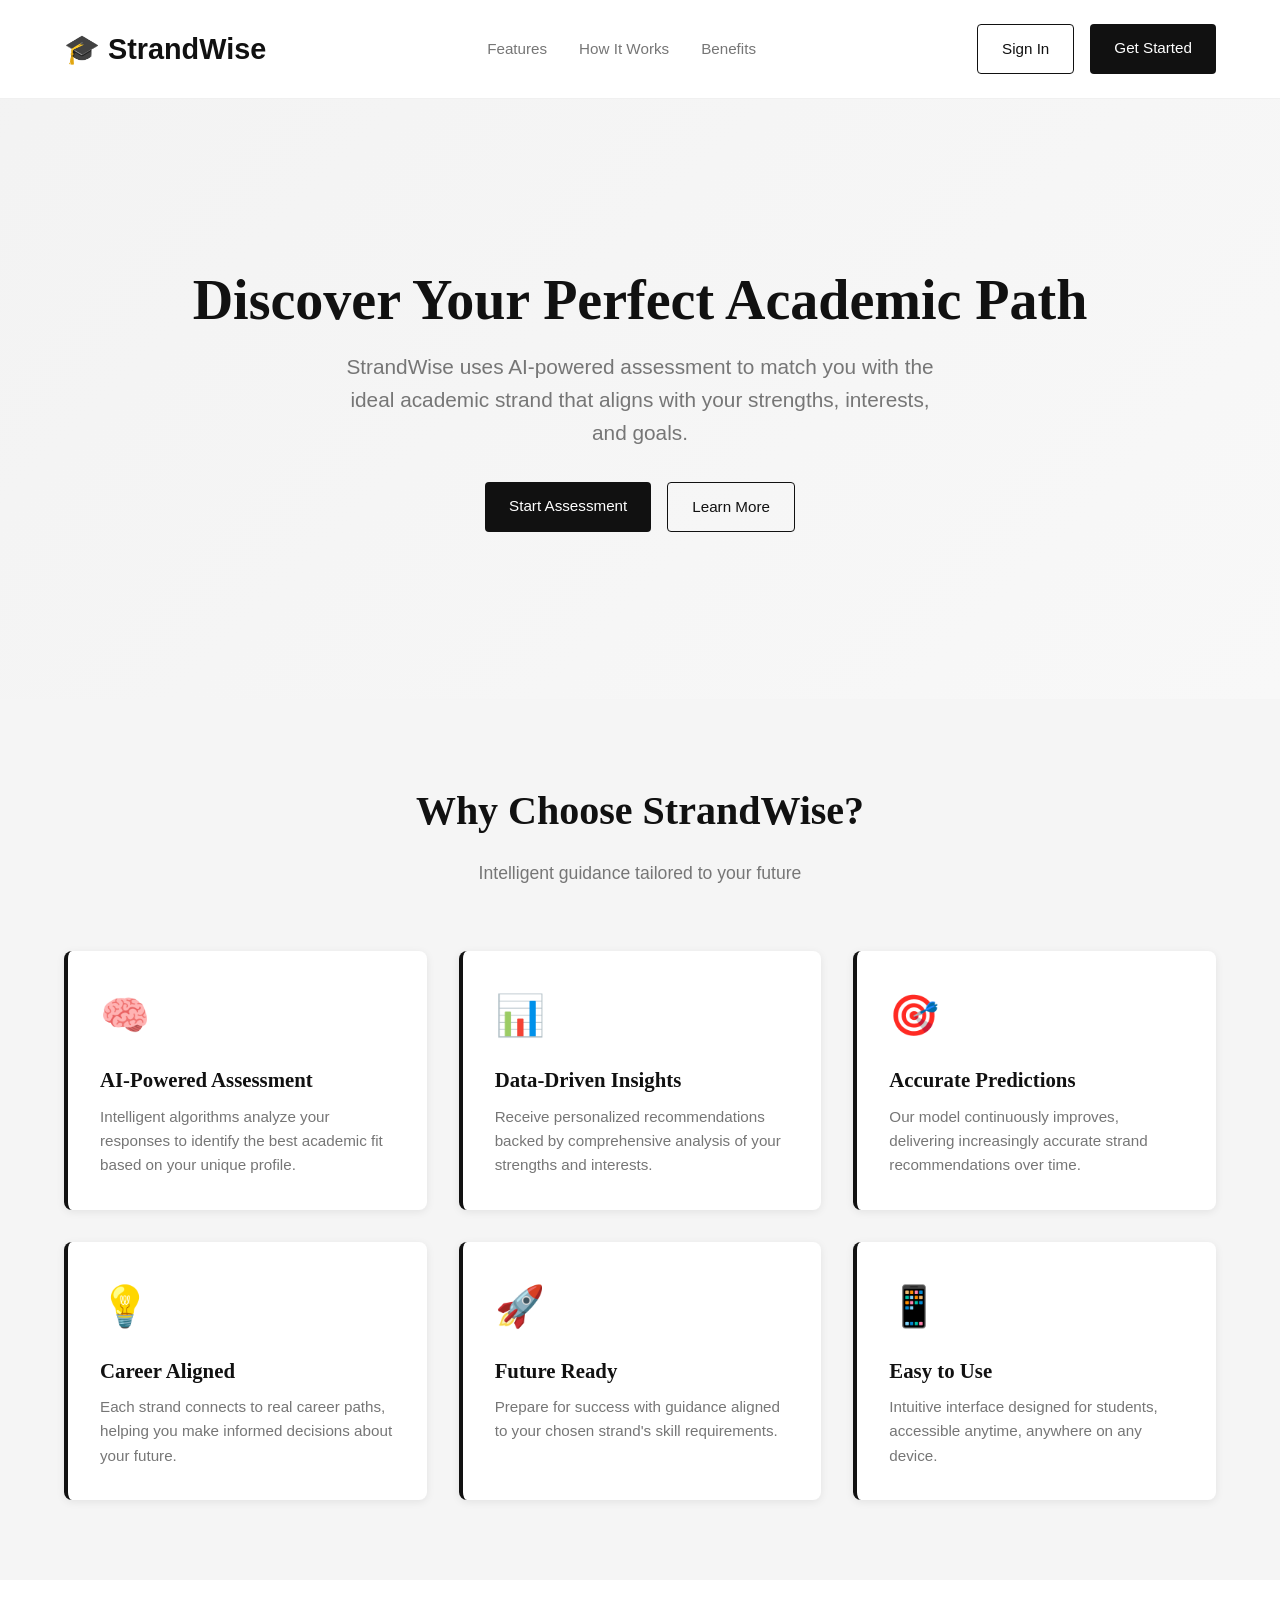
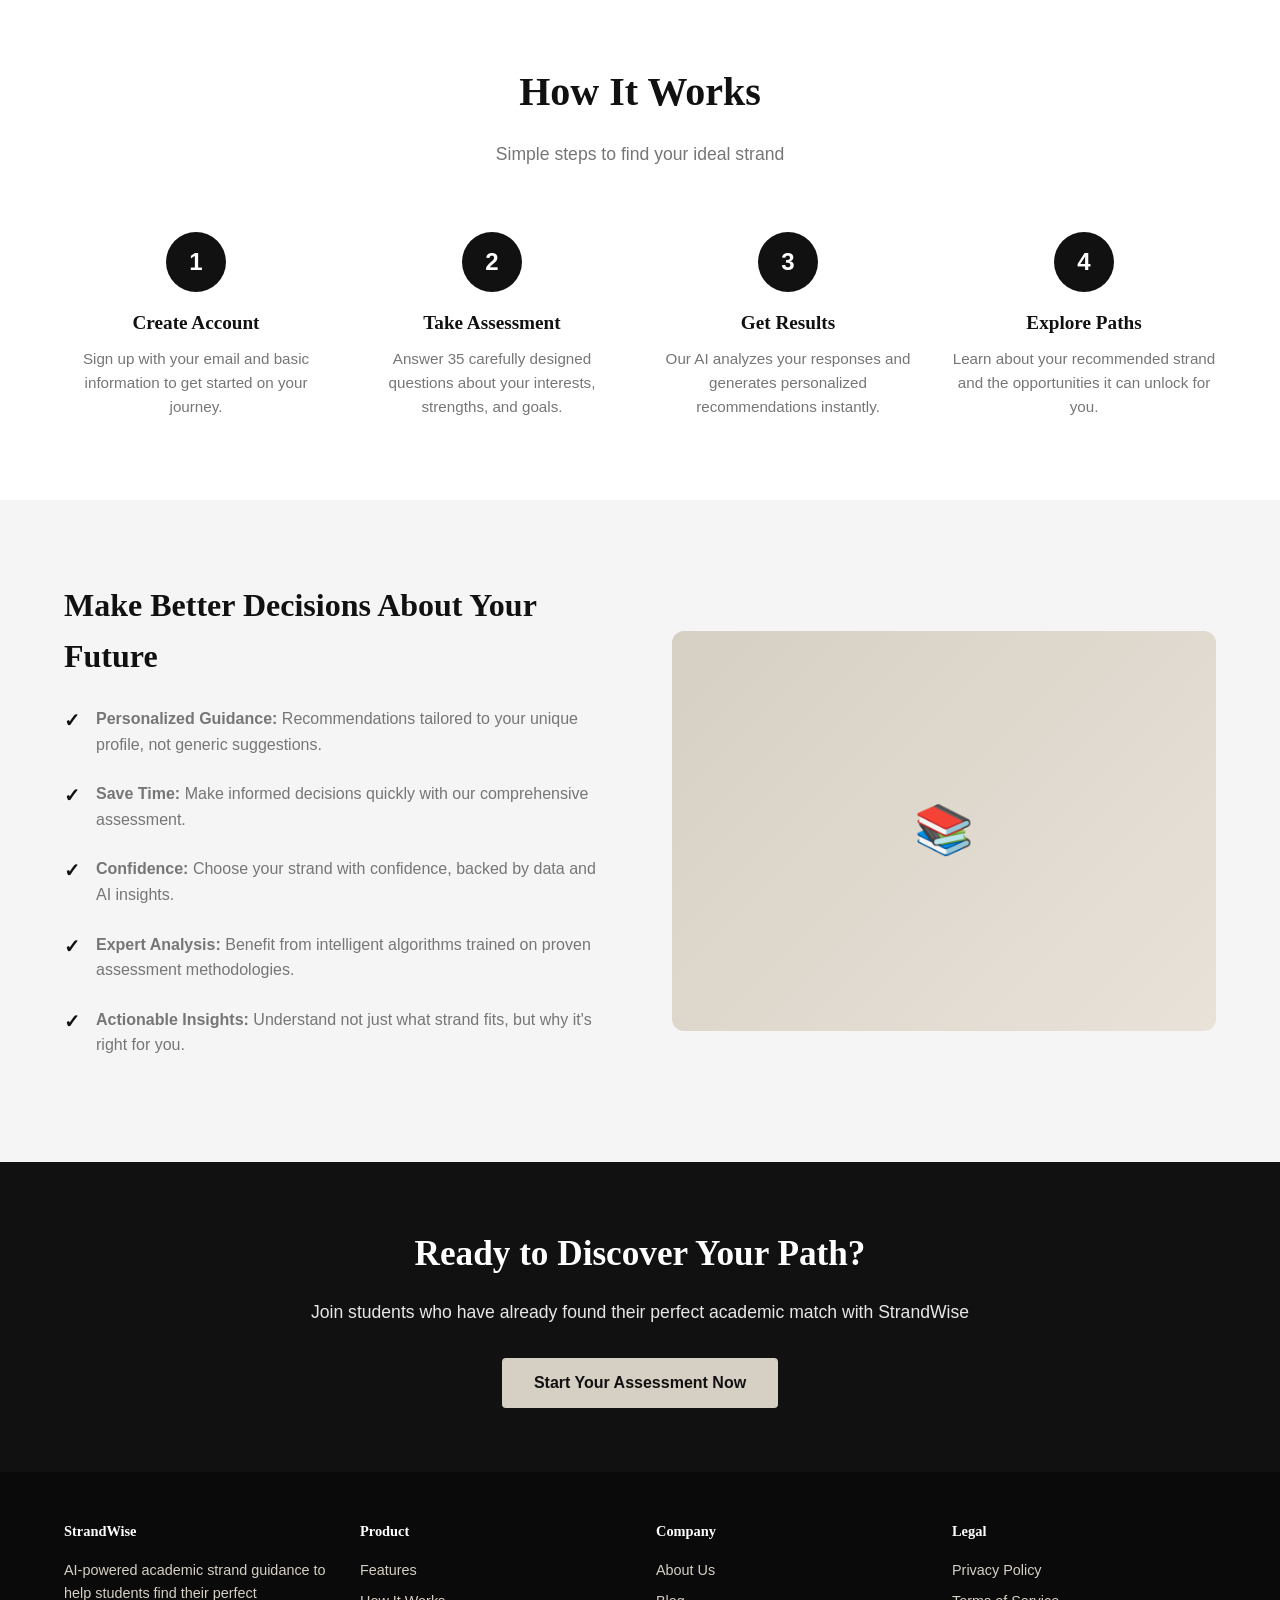
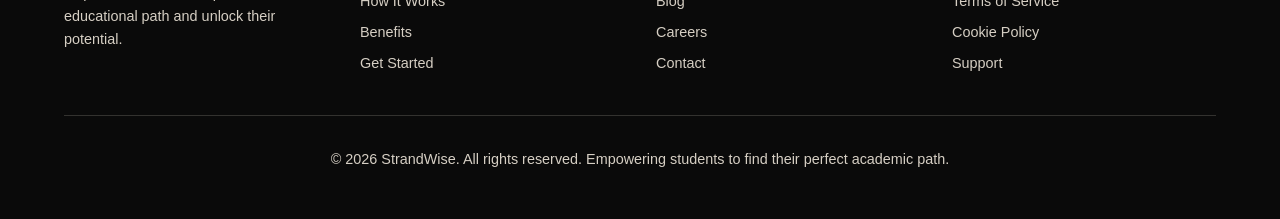
==== commit b16ec552: "Remove orphaned CSS text that was displaying on landing page" ====
--- a/index.html
+++ b/index.html
@@ -430,283 +430,6 @@
                 max-width: 300px;
             }
         }
-    </style>
-    margin-bottom: 0.5rem;
-    color: var(--primary);
-    font-weight: 700;
-    }
-
-    .feature-card p {
-    color: var(--secondary);
-    font-size: 0.95rem;
-    line-height: 1.6;
-    }
-
-    /* How It Works Section */
-    .how-it-works {
-    padding: 6rem 5%;
-    background-color: var(--light-bg);
-    }
-
-    .steps-container {
-    display: grid;
-    grid-template-columns: repeat(auto-fit, minmax(250px, 1fr));
-    gap: 3rem;
-    max-width: 1300px;
-    margin: 0 auto;
-    }
-
-    .step {
-    display: flex;
-    flex-direction: column;
-    align-items: center;
-    text-align: center;
-    }
-
-    .step-number {
-    width: 70px;
-    height: 70px;
-    border-radius: 50%;
-    background: linear-gradient(135deg, var(--accent) 0%, var(--accent-dark) 100%);
-    color: var(--white);
-    display: flex;
-    align-items: center;
-    justify-content: center;
-    font-size: 1.75rem;
-    font-weight: 800;
-    margin-bottom: 1.5rem;
-    box-shadow: 0 4px 12px rgba(59, 130, 246, 0.3);
-    }
-
-    .step h3 {
-    font-size: 1.25rem;
-    margin-bottom: 0.75rem;
-    color: var(--primary);
-    font-weight: 700;
-    }
-
-    .step p {
-    color: var(--secondary);
-    font-size: 0.95rem;
-    line-height: 1.6;
-    }
-
-    /* Benefits Section */
-    .benefits {
-    padding: 6rem 5%;
-    background-color: var(--white);
-    }
-
-    .benefits-content {
-    display: grid;
-    grid-template-columns: 1fr 1fr;
-    gap: 4rem;
-    align-items: center;
-    max-width: 1300px;
-    margin: 0 auto;
-    }
-
-    .benefits-text h2 {
-    font-size: 2.5rem;
-    font-weight: 800;
-    margin-bottom: 2rem;
-    color: var(--primary);
-    letter-spacing: -0.5px;
-    }
-
-    .benefit-item {
-    display: flex;
-    gap: 1.25rem;
-    margin-bottom: 1.75rem;
-    }
-
-    .benefit-check {
-    color: var(--success);
-    font-weight: 700;
-    font-size: 1.5rem;
-    flex-shrink: 0;
-    margin-top: 2px;
-    }
-
-    .benefit-item p {
-    color: var(--secondary);
-    line-height: 1.7;
-    }
-
-    .benefit-item strong {
-    color: var(--primary);
-    }
-
-    .benefits-image {
-    background: linear-gradient(135deg, var(--accent) 0%, var(--accent-dark) 100%);
-    height: 400px;
-    border-radius: 16px;
-    display: flex;
-    align-items: center;
-    justify-content: center;
-    font-size: 5rem;
-    box-shadow: var(--shadow-lg);
-    }
-
-    /* CTA Section */
-    .cta {
-    padding: 5rem 5%;
-    background: linear-gradient(135deg, var(--primary) 0%, var(--primary-light) 100%);
-    color: var(--white);
-    text-align: center;
-    }
-
-    .cta h2 {
-    font-size: 2.5rem;
-    font-weight: 800;
-    margin-bottom: 1rem;
-    letter-spacing: -0.5px;
-    }
-
-    .cta p {
-    font-size: 1.1rem;
-    margin-bottom: 2.5rem;
-    opacity: 0.95;
-    font-weight: 500;
-    }
-
-    .btn-light {
-    padding: 0.875rem 2rem;
-    background-color: var(--accent);
-    color: var(--white);
-    border: none;
-    border-radius: 6px;
-    cursor: pointer;
-    font-size: 0.95rem;
-    font-weight: 600;
-    transition: all 0.3s ease;
-    text-decoration: none;
-    display: inline-block;
-    }
-
-    .btn-light:hover {
-    background-color: var(--accent-dark);
-    transform: translateY(-2px);
-    box-shadow: 0 10px 20px rgba(0, 0, 0, 0.2);
-    }
-
-    /* Footer */
-    footer {
-    background-color: var(--primary);
-    color: var(--secondary);
-    padding: 4rem 5% 2rem;
-    font-size: 0.9rem;
-    }
-
-    .footer-content {
-    max-width: 1300px;
-    margin: 0 auto;
-    display: grid;
-    grid-template-columns: repeat(auto-fit, minmax(250px, 1fr));
-    gap: 3rem;
-    margin-bottom: 3rem;
-    text-align: left;
-    }
-
-    .footer-section h4 {
-    color: var(--white);
-    margin-bottom: 1.25rem;
-    font-size: 0.95rem;
-    font-weight: 700;
-    text-transform: uppercase;
-    letter-spacing: 0.5px;
-    }
-
-    .footer-section p {
-    color: var(--secondary);
-    font-size: 0.9rem;
-    line-height: 1.6;
-    }
-
-    .footer-section ul {
-    list-style: none;
-    }
-
-    .footer-section a {
-    color: var(--secondary);
-    text-decoration: none;
-    transition: all 0.3s ease;
-    display: block;
-    margin-bottom: 0.75rem;
-    font-size: 0.9rem;
-    }
-
-    .footer-section a:hover {
-    color: var(--accent);
-    padding-left: 0.5rem;
-    }
-
-    .footer-bottom {
-    border-top: 1px solid rgba(226, 232, 240, 0.1);
-    padding-top: 2rem;
-    text-align: center;
-    color: var(--secondary);
-    font-size: 0.85rem;
-    }
-
-    /* Responsive */
-    @media (max-width: 768px) {
-    nav {
-    padding: 1rem 5%;
-    }
-
-    nav ul {
-    display: none;
-    }
-
-    .hero {
-    padding: 4rem 5%;
-    min-height: 500px;
-    }
-
-    .hero h1 {
-    font-size: 2.5rem;
-    }
-
-    .hero p {
-    font-size: 1rem;
-    }
-
-    .section-title {
-    font-size: 2rem;
-    }
-
-    .benefits-content {
-    grid-template-columns: 1fr;
-    }
-
-    .benefits-image {
-    height: 300px;
-    }
-
-    .cta h2 {
-    font-size: 1.8rem;
-    }
-
-    .hero-cta {
-    flex-direction: column;
-    align-items: center;
-    }
-
-    .btn-primary,
-    .btn-signin {
-    width: 100%;
-    max-width: 300px;
-    }
-
-    .features-grid {
-    grid-template-columns: 1fr;
-    }
-
-    .footer-content {
-    gap: 2rem;
-    }
-    }
     </style>
 </head>
 
@@ -891,6 +614,10 @@
             <p>&copy; 2026 StrandWise. All rights reserved. Empowering students to find their perfect academic path.</p>
         </div>
     </footer>
+    <script>
+        // Mark that user is coming from landing page
+        sessionStorage.setItem('visitedFromLanding', 'true');
+    </script>
 </body>
 
 </html>
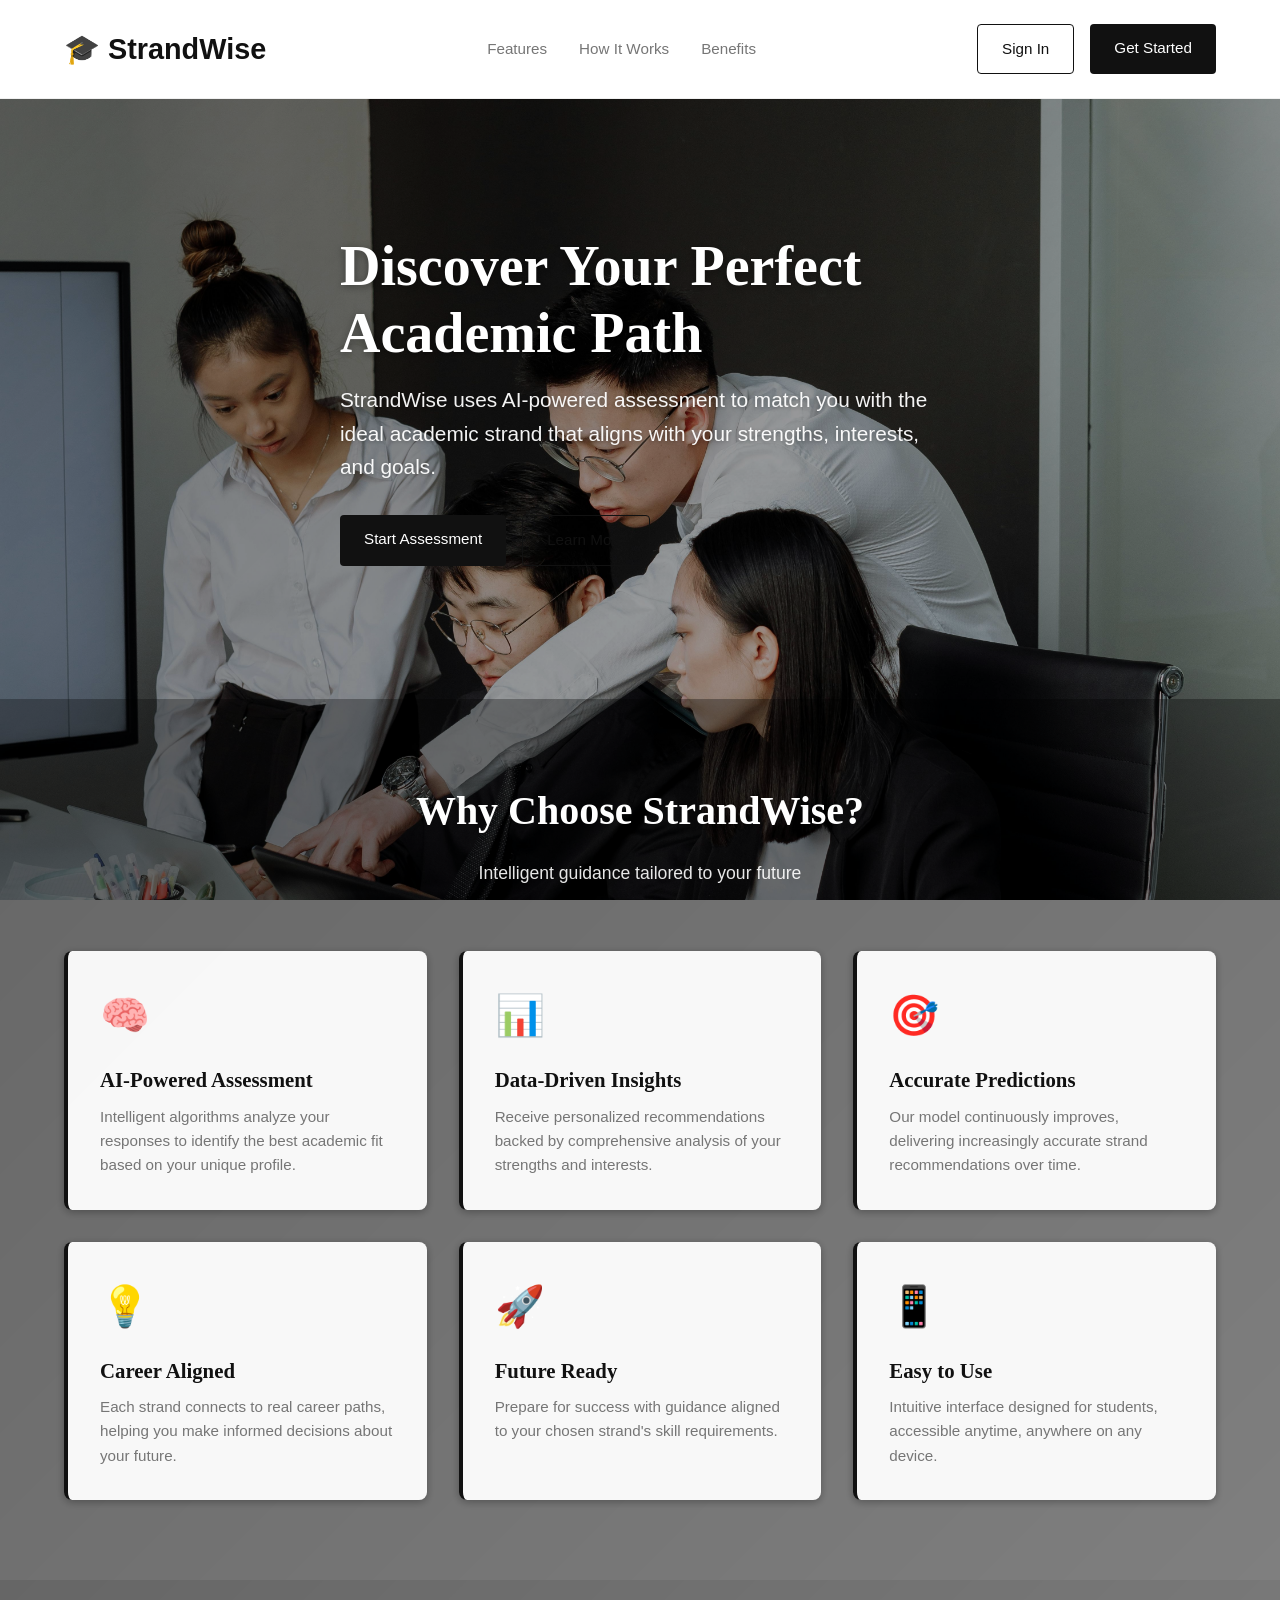
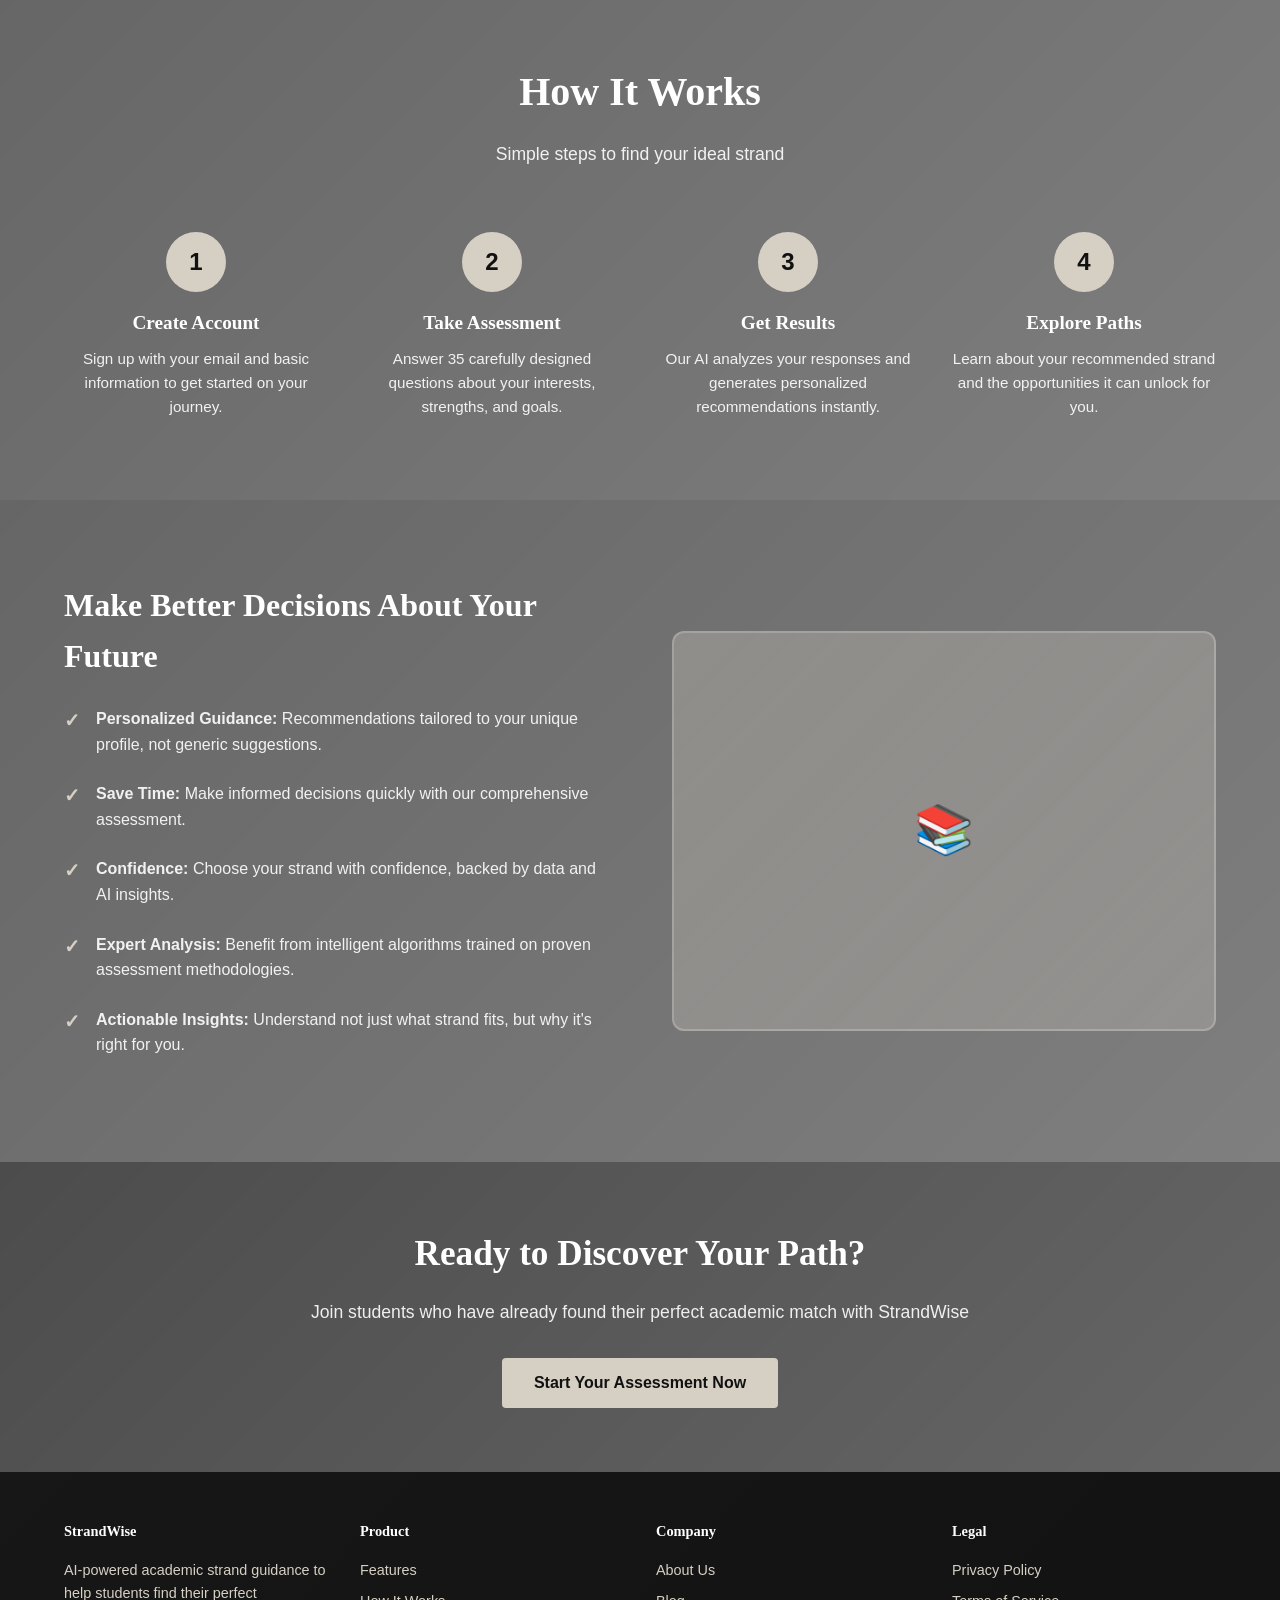
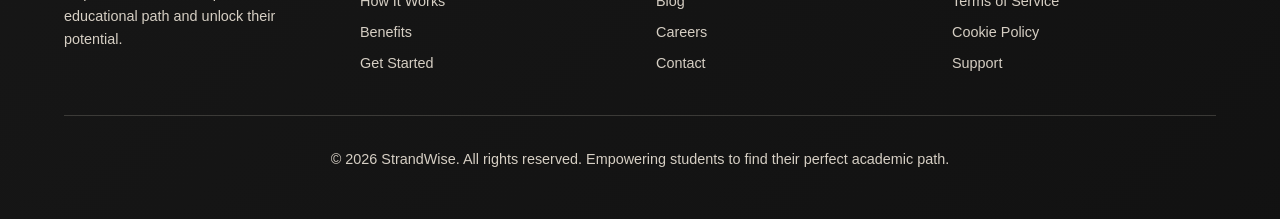
==== commit 76fac60f: "Add carousel feature and fix admin login - carousel persists across landing and login pages with ful" ====
--- a/index.html
+++ b/index.html
@@ -29,6 +29,34 @@
             color: var(--primary);
             background-color: var(--white);
             line-height: 1.6;
+            position: relative;
+        }
+
+        /* Page Background Carousel */
+        .page-carousel {
+            position: fixed;
+            top: 0;
+            left: 0;
+            width: 100%;
+            height: 100vh;
+            z-index: 0;
+            pointer-events: none;
+        }
+
+        .carousel-slide {
+            position: absolute;
+            top: 0;
+            left: 0;
+            width: 100%;
+            height: 100%;
+            background-size: cover;
+            background-position: center;
+            opacity: 0;
+            transition: opacity 0.8s ease-in-out;
+        }
+
+        .carousel-slide.is-active {
+            opacity: 1;
         }
 
         /* Navigation */
@@ -40,7 +68,7 @@
             background-color: var(--white);
             position: sticky;
             top: 0;
-            z-index: 100;
+            z-index: 1000;
             border-bottom: 1px solid #f0f0f0;
         }
 
@@ -115,14 +143,23 @@
 
         /* Hero Section */
         .hero {
-            padding: 6rem 5%;
-            background: linear-gradient(135deg, rgba(17, 17, 17, 0.05) 0%, rgba(118, 118, 118, 0.05) 100%);
-            text-align: center;
+            position: relative;
             min-height: 600px;
+            display: flex;
+            align-items: center;
+            justify-content: center;
+            padding: 3rem 5%;
+            z-index: 1;
+            background: linear-gradient(135deg, rgba(0, 0, 0, 0.5) 0%, rgba(0, 0, 0, 0.3) 100%);
+        }
+
+        .hero-content {
             display: flex;
             flex-direction: column;
             justify-content: center;
-            align-items: center;
+            text-align: left;
+            max-width: 600px;
+            z-index: 2;
         }
 
         .hero h1 {
@@ -130,27 +167,30 @@
             font-size: 3.5rem;
             line-height: 1.2;
             margin-bottom: 1rem;
-            color: var(--primary);
+            color: var(--white);
+            text-shadow: 0 2px 8px rgba(0, 0, 0, 0.4);
         }
 
         .hero p {
             font-size: 1.3rem;
-            color: var(--secondary);
+            color: rgba(255, 255, 255, 0.95);
             margin-bottom: 2rem;
-            max-width: 600px;
+            text-shadow: 0 1px 4px rgba(0, 0, 0, 0.3);
         }
 
         .hero-cta {
             display: flex;
             gap: 1rem;
-            justify-content: center;
+            justify-content: flex-start;
             flex-wrap: wrap;
         }
 
         /* Features Section */
         .features {
             padding: 5rem 5%;
-            background-color: var(--light-gray);
+            position: relative;
+            z-index: 1;
+            background: linear-gradient(135deg, rgba(0, 0, 0, 0.6) 0%, rgba(0, 0, 0, 0.5) 100%);
         }
 
         .section-title {
@@ -158,12 +198,12 @@
             font-size: 2.5rem;
             text-align: center;
             margin-bottom: 1rem;
-            color: var(--primary);
+            color: var(--white);
         }
 
         .section-subtitle {
             text-align: center;
-            color: var(--secondary);
+            color: rgba(255, 255, 255, 0.9);
             margin-bottom: 4rem;
             font-size: 1.1rem;
         }
@@ -177,12 +217,12 @@
         }
 
         .feature-card {
-            background-color: var(--white);
+            background-color: rgba(255, 255, 255, 0.95);
             padding: 2rem;
             border-radius: 8px;
             border-left: 4px solid var(--primary);
             transition: all 0.3s ease;
-            box-shadow: 0 2px 8px rgba(0, 0, 0, 0.08);
+            box-shadow: 0 2px 8px rgba(0, 0, 0, 0.3);
         }
 
         .feature-card:hover {
@@ -210,6 +250,9 @@
         /* How It Works Section */
         .how-it-works {
             padding: 5rem 5%;
+            position: relative;
+            z-index: 1;
+            background: linear-gradient(135deg, rgba(0, 0, 0, 0.6) 0%, rgba(0, 0, 0, 0.5) 100%);
         }
 
         .steps-container {
@@ -231,8 +274,8 @@
             width: 60px;
             height: 60px;
             border-radius: 50%;
-            background-color: var(--primary);
-            color: var(--white);
+            background-color: var(--accent);
+            color: var(--primary);
             display: flex;
             align-items: center;
             justify-content: center;
@@ -245,18 +288,20 @@
             font-family: 'Georgia', serif;
             font-size: 1.2rem;
             margin-bottom: 0.5rem;
-            color: var(--primary);
+            color: var(--white);
         }
 
         .step p {
-            color: var(--secondary);
+            color: rgba(255, 255, 255, 0.9);
             font-size: 0.95rem;
         }
 
         /* Benefits Section */
         .benefits {
             padding: 5rem 5%;
-            background-color: var(--light-gray);
+            background: linear-gradient(135deg, rgba(0, 0, 0, 0.6) 0%, rgba(0, 0, 0, 0.5) 100%);
+            position: relative;
+            z-index: 1;
         }
 
         .benefits-content {
@@ -272,7 +317,7 @@
             font-family: 'Georgia', serif;
             font-size: 2rem;
             margin-bottom: 1.5rem;
-            color: var(--primary);
+            color: var(--white);
         }
 
         .benefit-item {
@@ -282,32 +327,35 @@
         }
 
         .benefit-check {
-            color: var(--primary);
+            color: var(--accent);
             font-weight: 700;
             font-size: 1.2rem;
             flex-shrink: 0;
         }
 
         .benefit-item p {
-            color: var(--secondary);
+            color: rgba(255, 255, 255, 0.9);
         }
 
         .benefits-image {
-            background: linear-gradient(135deg, #d6cfc4 0%, #e8e2d8 100%);
+            background: linear-gradient(135deg, rgba(214, 207, 196, 0.3) 0%, rgba(232, 226, 216, 0.2) 100%);
             height: 400px;
             border-radius: 12px;
             display: flex;
             align-items: center;
             justify-content: center;
             font-size: 3rem;
+            border: 2px solid rgba(255, 255, 255, 0.2);
         }
 
         /* CTA Section */
         .cta {
             padding: 4rem 5%;
-            background-color: var(--primary);
+            background: linear-gradient(135deg, rgba(0, 0, 0, 0.7) 0%, rgba(0, 0, 0, 0.6) 100%);
             color: var(--white);
             text-align: center;
+            position: relative;
+            z-index: 1;
         }
 
         .cta h2 {
@@ -344,11 +392,13 @@
 
         /* Footer */
         footer {
-            background-color: #0a0a0a;
+            background: linear-gradient(135deg, rgba(10, 10, 10, 0.95) 0%, rgba(5, 5, 5, 0.95) 100%);
             color: var(--accent);
             padding: 3rem 5%;
             text-align: center;
             font-size: 0.9rem;
+            position: relative;
+            z-index: 1;
         }
 
         .footer-content {
@@ -395,6 +445,16 @@
                 display: none;
             }
 
+            .hero {
+                min-height: 500px;
+                padding: 2rem 5%;
+            }
+
+            .hero-content {
+                text-align: center;
+                max-width: 100%;
+            }
+
             .hero h1 {
                 font-size: 2.5rem;
             }
@@ -403,6 +463,10 @@
                 font-size: 1.1rem;
             }
 
+            .hero-cta {
+                justify-content: center;
+            }
+
             .section-title {
                 font-size: 2rem;
             }
@@ -417,11 +481,6 @@
 
             .cta h2 {
                 font-size: 1.8rem;
-            }
-
-            .hero-cta {
-                flex-direction: column;
-                align-items: center;
             }
 
             .btn-primary,
@@ -434,6 +493,12 @@
 </head>
 
 <body>
+    <!-- Page Background Carousel -->
+    <div class="page-carousel">
+        <div class="carousel-slide is-active"></div>
+        <div class="carousel-slide"></div>
+    </div>
+
     <!-- Navigation -->
     <nav>
         <a href="index.html" class="logo">
@@ -452,12 +517,14 @@
 
     <!-- Hero Section -->
     <section class="hero">
-        <h1>Discover Your Perfect Academic Path</h1>
-        <p>StrandWise uses AI-powered assessment to match you with the ideal academic strand that aligns with your
-            strengths, interests, and goals.</p>
-        <div class="hero-cta">
-            <a href="login.html" class="btn-primary">Start Assessment</a>
-            <a href="#features" class="btn-signin">Learn More</a>
+        <div class="hero-content">
+            <h1>Discover Your Perfect Academic Path</h1>
+            <p>StrandWise uses AI-powered assessment to match you with the ideal academic strand that aligns with your
+                strengths, interests, and goals.</p>
+            <div class="hero-cta">
+                <a href="login.html" class="btn-primary">Start Assessment</a>
+                <a href="#features" class="btn-signin">Learn More</a>
+            </div>
         </div>
     </section>
 
@@ -614,9 +681,15 @@
             <p>&copy; 2026 StrandWise. All rights reserved. Empowering students to find their perfect academic path.</p>
         </div>
     </footer>
+    <script src="carousel.js"></script>
     <script>
         // Mark that user is coming from landing page
         sessionStorage.setItem('visitedFromLanding', 'true');
+
+        // Initialize carousel on landing page
+        window.addEventListener('DOMContentLoaded', () => {
+            initCarousel('.page-carousel');
+        });
     </script>
 </body>
 
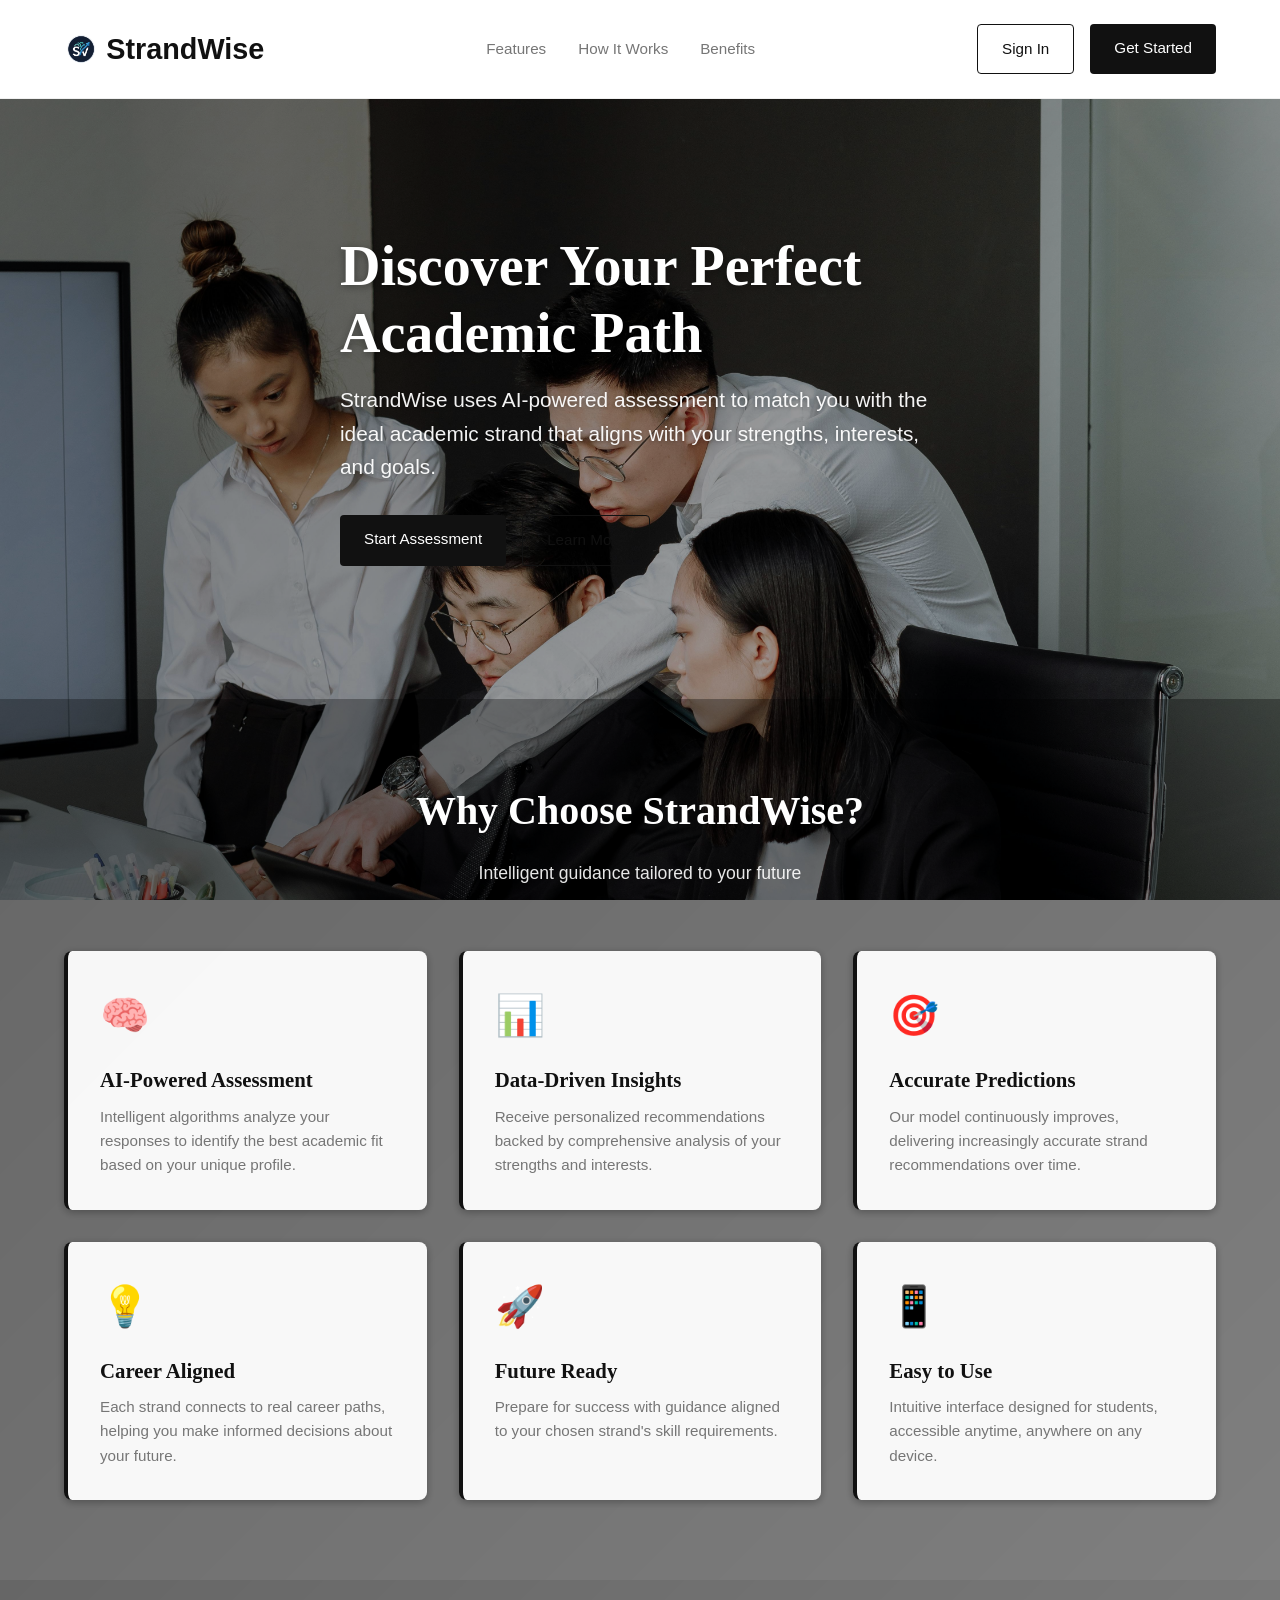
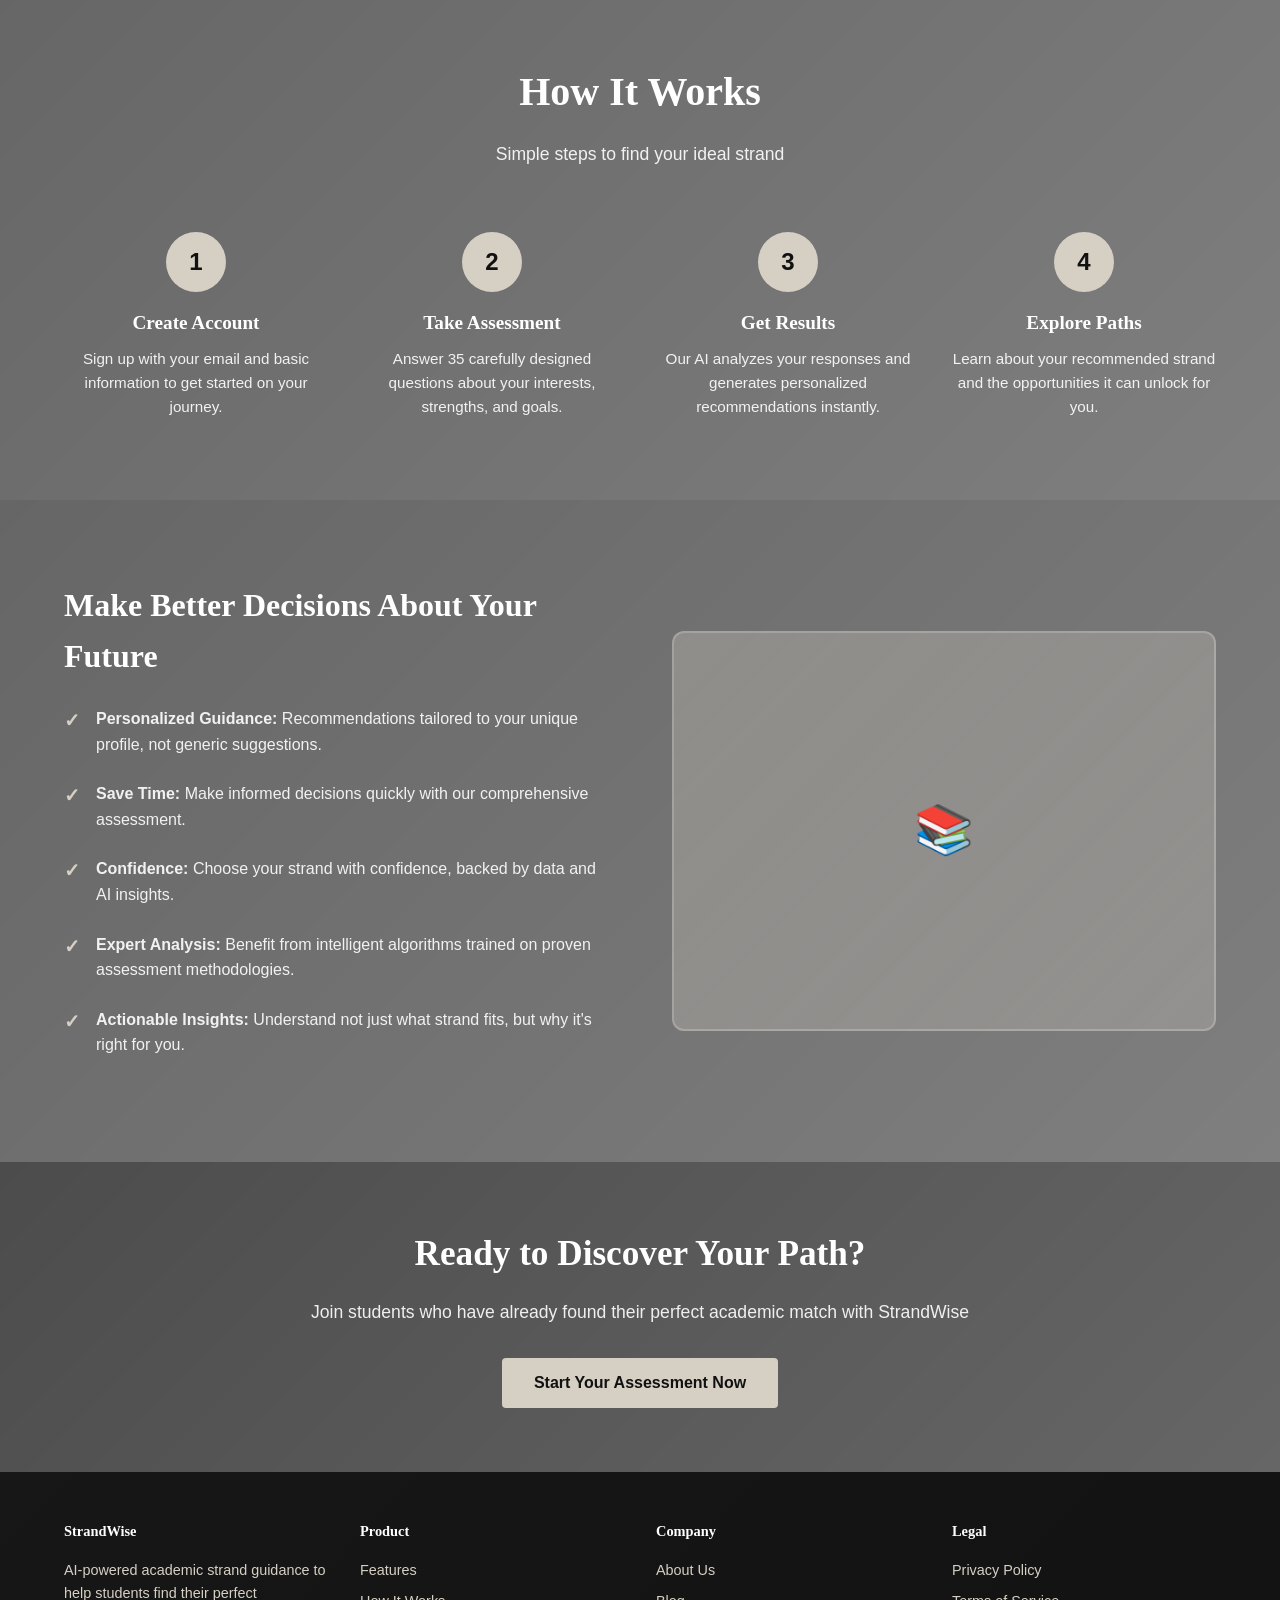
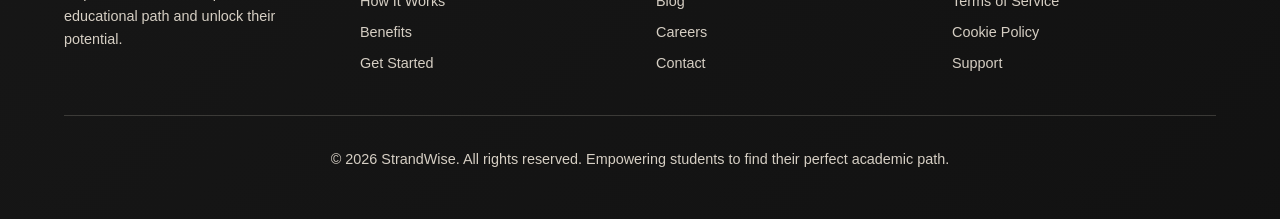
==== commit 502bda4e: "Use StrandWise logo image in landing navigation" ====
--- a/index.html
+++ b/index.html
@@ -80,6 +80,13 @@
             display: flex;
             align-items: center;
             gap: 0.5rem;
+        }
+
+        .logo img {
+            height: 34px;
+            width: auto;
+            display: block;
+            object-fit: contain;
         }
 
         nav ul {
@@ -502,7 +509,8 @@
     <!-- Navigation -->
     <nav>
         <a href="index.html" class="logo">
-            <span>🎓</span> StrandWise
+            <img src="img/logo strandwise.png" alt="StrandWise logo">
+            <span>StrandWise</span>
         </a>
         <ul>
             <li><a href="#features">Features</a></li>
